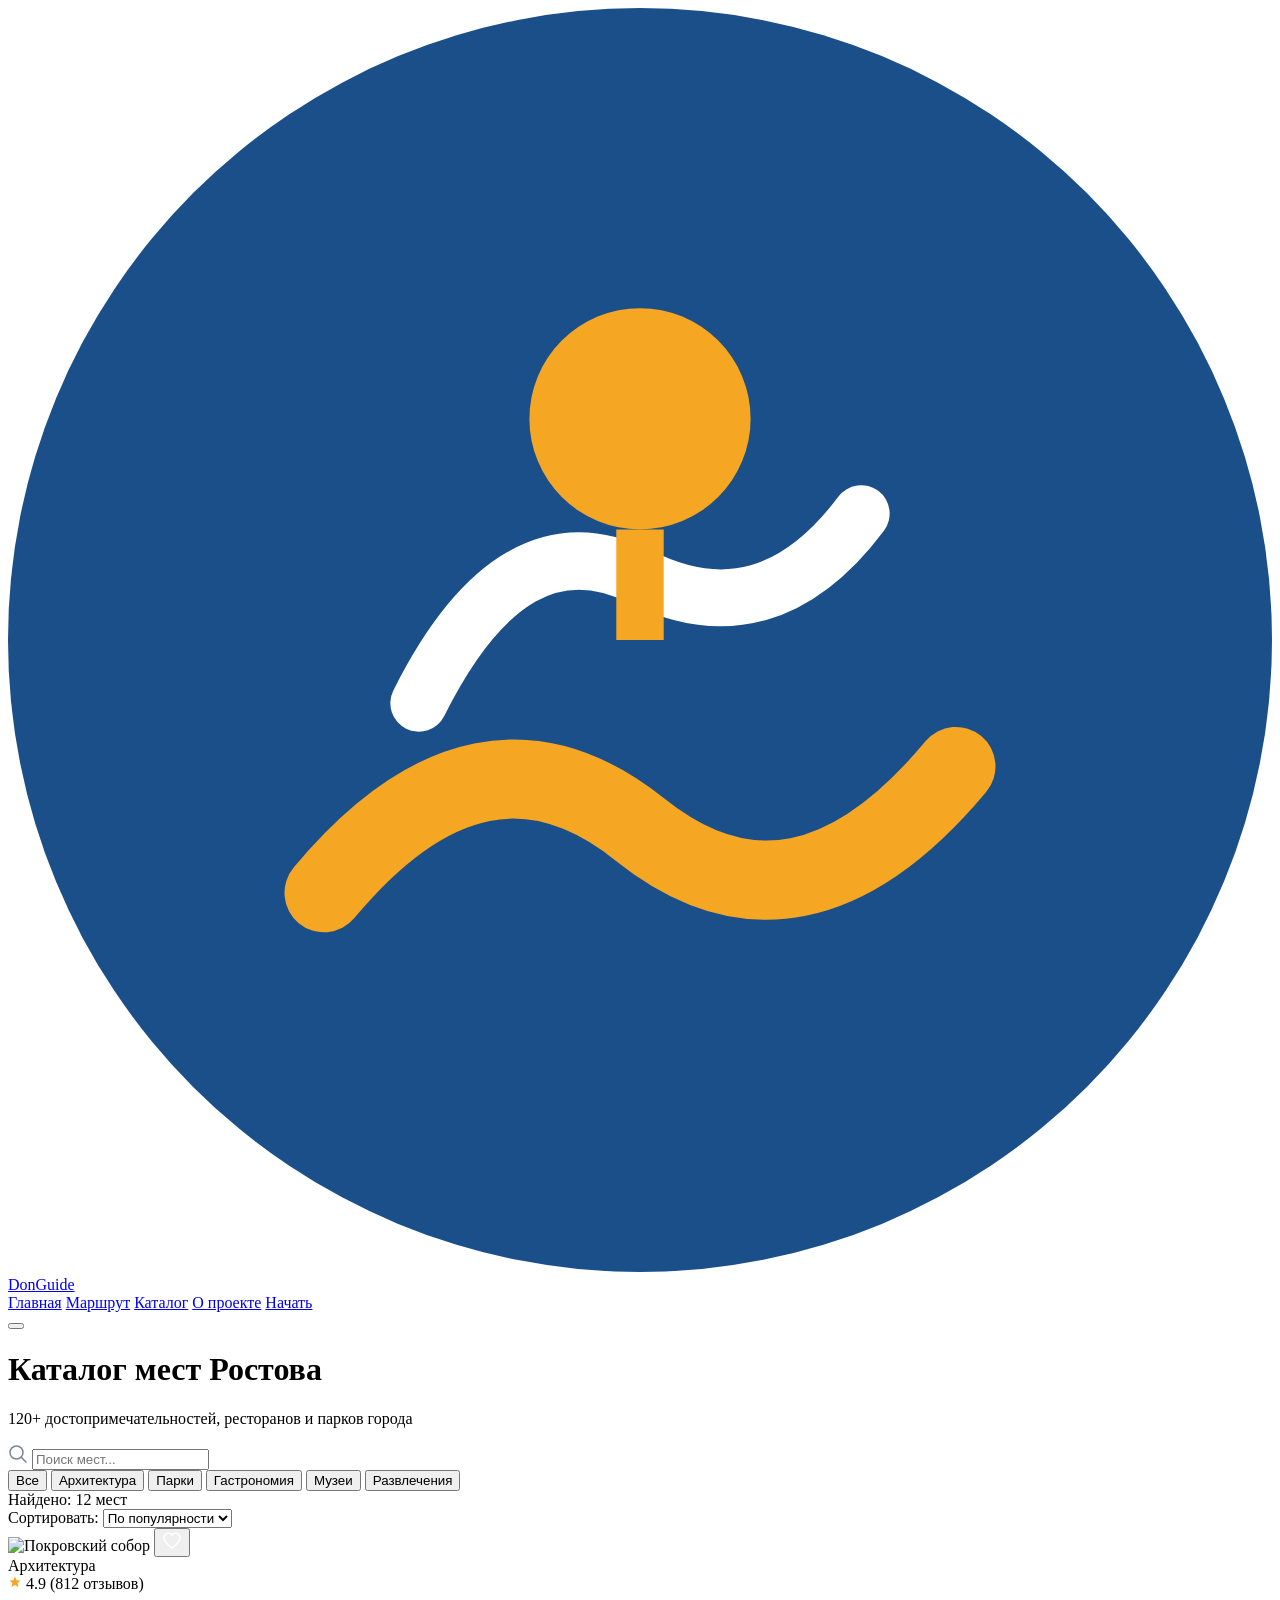
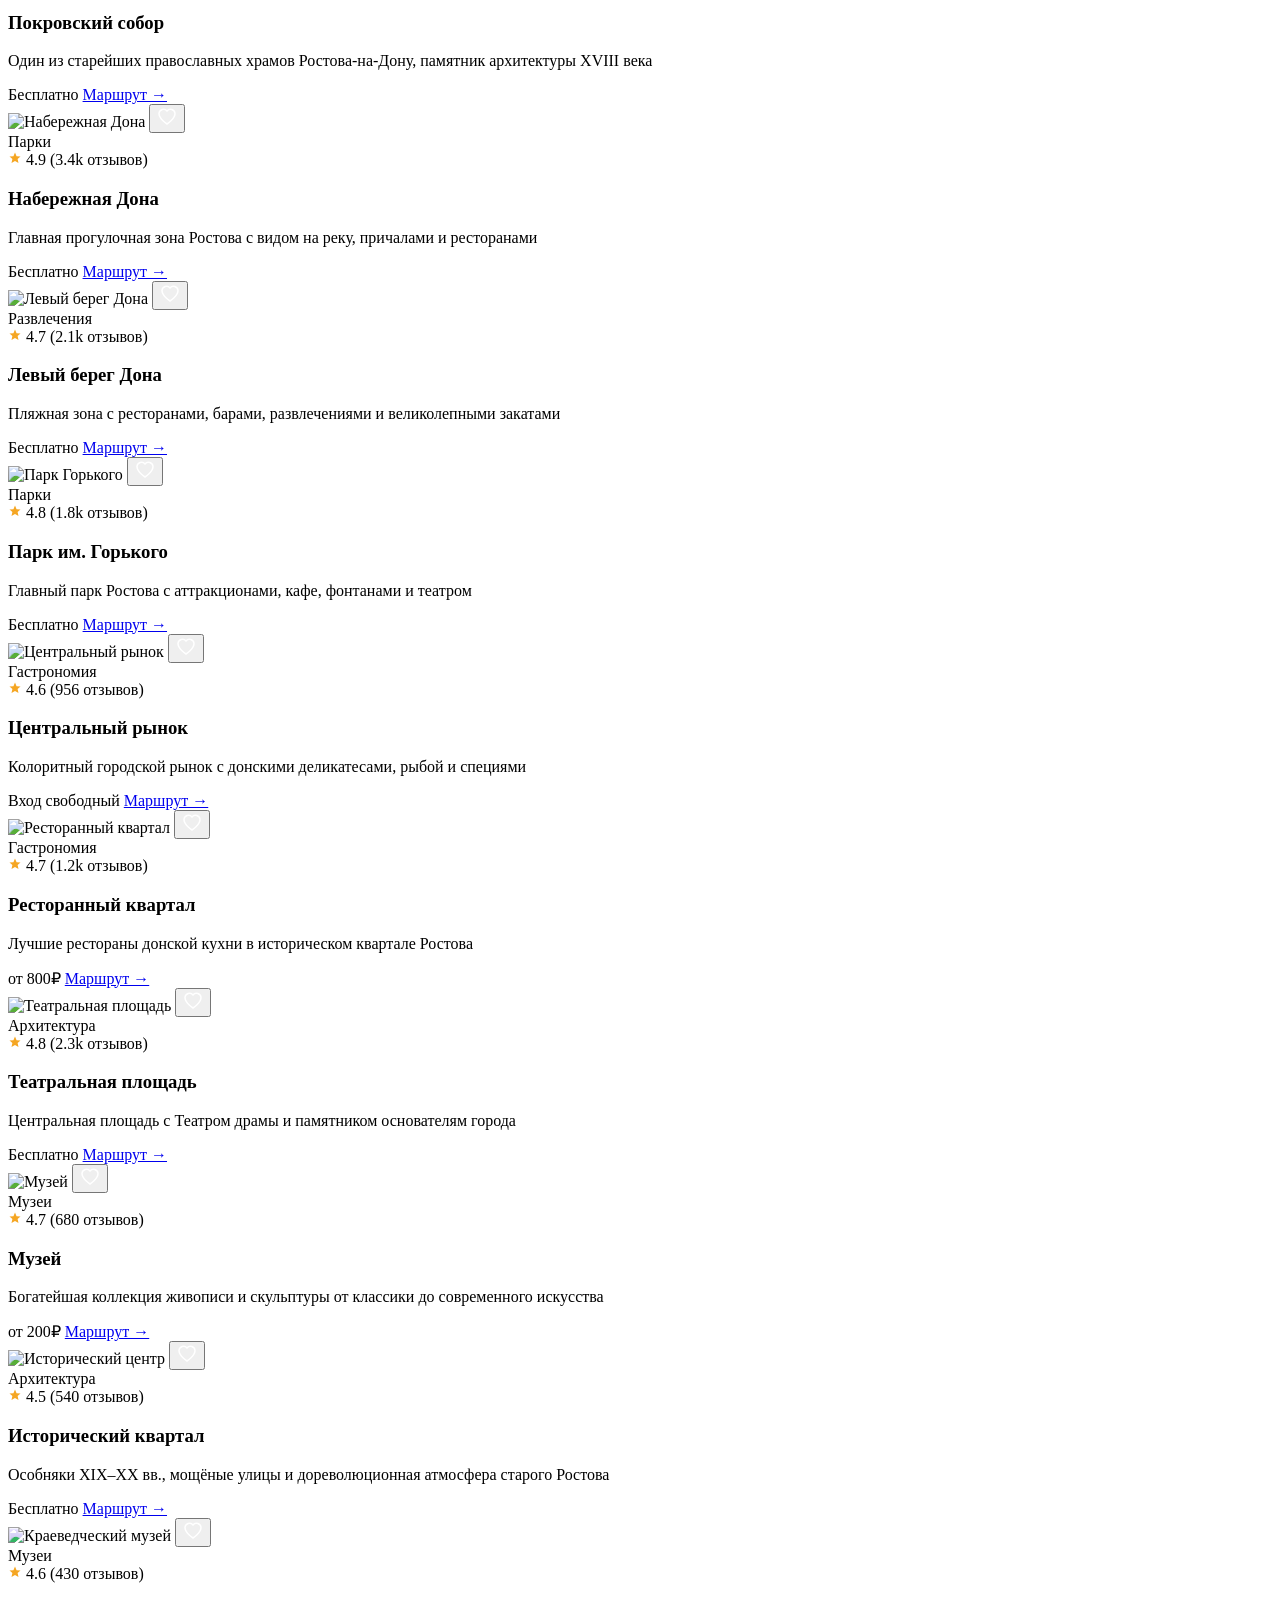
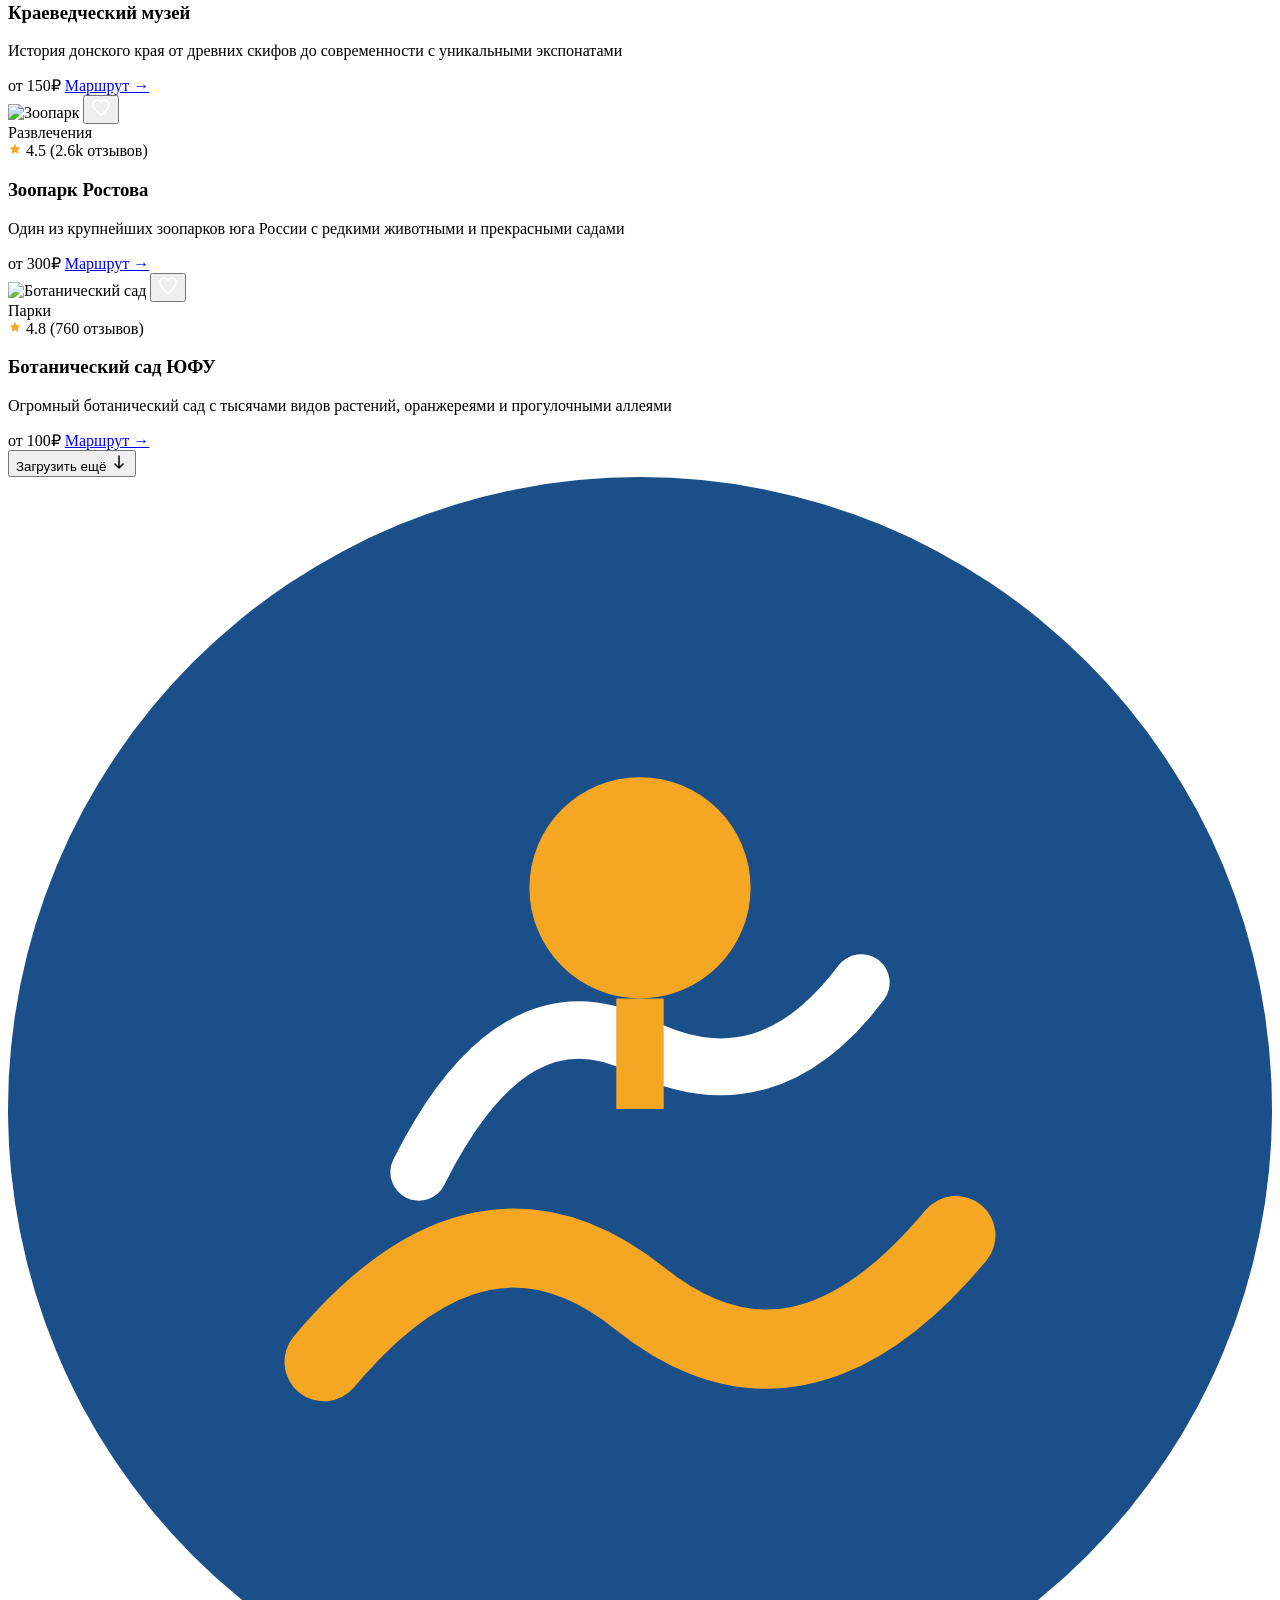
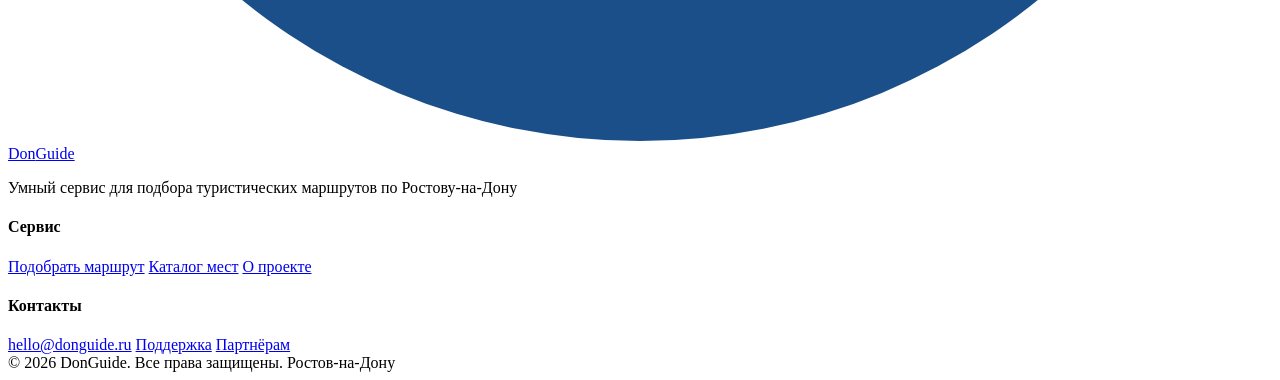
==== catalog.html @ dc06209a "структура: создание основных файлов проекта и настройка навигации" ====
<!DOCTYPE html>
<html lang="ru">
<head>
  <meta charset="UTF-8" />
  <meta name="viewport" content="width=device-width, initial-scale=1.0" />
  <title>Каталог мест — DonGuide</title>
  <link rel="preconnect" href="https://fonts.googleapis.com" />
  <link rel="preconnect" href="https://fonts.gstatic.com" crossorigin />
  <link href="https://fonts.googleapis.com/css2?family=Montserrat:wght@400;500;600;700;800&family=PT+Serif:ital,wght@0,400;0,700;1,400&display=swap" rel="stylesheet" />
  <link rel="stylesheet" href="main.css" />
</head>
<body>

  <header class="header" id="header">
    <div class="container">
      <div class="header__inner">
        <a href="index.html" class="logo">
          <svg class="logo__icon" viewBox="0 0 40 40" fill="none" xmlns="http://www.w3.org/2000/svg"><circle cx="20" cy="20" r="20" fill="#1a4f8a"/><path d="M10 28 Q15 22 20 26 Q25 30 30 24" stroke="#f5a623" stroke-width="2.5" fill="none" stroke-linecap="round"/><path d="M13 22 Q16 16 20 18 Q24 20 27 16" stroke="white" stroke-width="1.8" fill="none" stroke-linecap="round"/><circle cx="20" cy="13" r="3.5" fill="#f5a623"/><path d="M20 16.5 L20 20" stroke="#f5a623" stroke-width="1.5"/></svg>
          <span class="logo__text">Don<span class="logo__accent">Guide</span></span>
        </a>
        <nav class="nav" id="nav">
          <a href="index.html" class="nav__link">Главная</a>
          <a href="quiz.html" class="nav__link">Маршрут</a>
          <a href="catalog.html" class="nav__link nav__link--active">Каталог</a>
          <a href="about.html" class="nav__link">О проекте</a>
          <a href="quiz.html" class="btn btn--amber btn--sm">Начать</a>
        </nav>
        <button class="hamburger" id="hamburger" onclick="toggleMenu()" aria-label="Меню">
          <span></span><span></span><span></span>
        </button>
      </div>
    </div>
  </header>

  <main id="page-catalog">

<div class="catalog-page">
      <div class="catalog-hero">
        <div class="container">
          <h1 class="catalog-hero__title">Каталог мест Ростова</h1>
          <p class="catalog-hero__subtitle">120+ достопримечательностей, ресторанов и парков города</p>
        </div>
      </div>

      <div class="catalog-controls">
        <div class="container">
          <div class="catalog-controls__inner">
            <div class="search-bar">
              <svg width="20" height="20" viewBox="0 0 20 20" fill="none"><circle cx="8.5" cy="8.5" r="6.5" stroke="#7a8499" stroke-width="1.5"/><path d="M13.5 13.5L18 18" stroke="#7a8499" stroke-width="1.5" stroke-linecap="round"/></svg>
              <input type="text" placeholder="Поиск мест..." id="search-input" oninput="filterCatalog()" />
              <button class="search-bar__clear" onclick="clearSearch()" id="search-clear" style="display:none">✕</button>
            </div>
            <div class="filter-tabs" id="filter-tabs">
              <button class="filter-tab active" data-filter="all" onclick="setFilter(this)">Все</button>
              <button class="filter-tab" data-filter="architecture" onclick="setFilter(this)">Архитектура</button>
              <button class="filter-tab" data-filter="parks" onclick="setFilter(this)">Парки</button>
              <button class="filter-tab" data-filter="gastronomy" onclick="setFilter(this)">Гастрономия</button>
              <button class="filter-tab" data-filter="museums" onclick="setFilter(this)">Музеи</button>
              <button class="filter-tab" data-filter="entertainment" onclick="setFilter(this)">Развлечения</button>
            </div>
          </div>
          <div class="catalog-meta">
            <span id="catalog-count">Найдено: 12 мест</span>
            <div class="catalog-sort">
              <label>Сортировать:</label>
              <select onchange="sortCatalog(this.value)">
                <option value="popular">По популярности</option>
                <option value="rating">По рейтингу</option>
                <option value="name">По названию</option>
              </select>
            </div>
          </div>
        </div>
      </div>

      <div class="container">
        <div class="catalog-grid" id="catalog-grid">

          <div class="catalog-card" data-category="architecture" data-name="Покровский собор" data-rating="4.9">
            <div class="catalog-card__img">
              <img src="https://images.unsplash.com/photo-1565161934554-44ab1400ac6e?w=500&q=80" alt="Покровский собор" loading="lazy"/>
              <button class="fav-btn" data-id="1" onclick="toggleFav(this)" title="В избранное">
                <svg width="20" height="20" viewBox="0 0 20 20" fill="none"><path d="M10 17S2 12 2 6.5A4.5 4.5 0 0 1 10 4.06 4.5 4.5 0 0 1 18 6.5C18 12 10 17 10 17Z" stroke="white" stroke-width="1.5" stroke-linejoin="round"/></svg>
              </button>
              <div class="catalog-card__cat-badge">Архитектура</div>
            </div>
            <div class="catalog-card__body">
              <div class="catalog-card__rating">
                <svg width="14" height="14" viewBox="0 0 14 14" fill="none"><path d="M7 1.5L8.55 5.2L12.5 5.6L9.6 8.1L10.5 12L7 9.9L3.5 12L4.4 8.1L1.5 5.6L5.45 5.2L7 1.5Z" fill="#f5a623"/></svg>
                4.9 <span>(812 отзывов)</span>
              </div>
              <h3 class="catalog-card__title">Покровский собор</h3>
              <p class="catalog-card__desc">Один из старейших православных храмов Ростова-на-Дону, памятник архитектуры XVIII века</p>
              <div class="catalog-card__footer">
                <span class="catalog-card__free">Бесплатно</span>
                <a class="btn btn--blue btn--sm" href="route.html">Маршрут →</a>
              </div>
            </div>
          </div>

          <div class="catalog-card" data-category="parks" data-name="Набережная Дона" data-rating="4.9">
            <div class="catalog-card__img">
              <img src="https://images.unsplash.com/photo-1764726197462-60f0b2cbd95c?w=500&q=80" alt="Набережная Дона" loading="lazy"/>
              <button class="fav-btn" data-id="2" onclick="toggleFav(this)" title="В избранное">
                <svg width="20" height="20" viewBox="0 0 20 20" fill="none"><path d="M10 17S2 12 2 6.5A4.5 4.5 0 0 1 10 4.06 4.5 4.5 0 0 1 18 6.5C18 12 10 17 10 17Z" stroke="white" stroke-width="1.5" stroke-linejoin="round"/></svg>
              </button>
              <div class="catalog-card__cat-badge catalog-card__cat-badge--green">Парки</div>
            </div>
            <div class="catalog-card__body">
              <div class="catalog-card__rating">
                <svg width="14" height="14" viewBox="0 0 14 14" fill="none"><path d="M7 1.5L8.55 5.2L12.5 5.6L9.6 8.1L10.5 12L7 9.9L3.5 12L4.4 8.1L1.5 5.6L5.45 5.2L7 1.5Z" fill="#f5a623"/></svg>
                4.9 <span>(3.4k отзывов)</span>
              </div>
              <h3 class="catalog-card__title">Набережная Дона</h3>
              <p class="catalog-card__desc">Главная прогулочная зона Ростова с видом на реку, причалами и ресторанами</p>
              <div class="catalog-card__footer">
                <span class="catalog-card__free">Бесплатно</span>
                <a class="btn btn--blue btn--sm" href="route.html">Маршрут →</a>
              </div>
            </div>
          </div>

          <div class="catalog-card" data-category="entertainment" data-name="Левый берег Дона" data-rating="4.7">
            <div class="catalog-card__img">
              <img src="https://images.unsplash.com/photo-1768917269363-de1b3d12db70?w=500&q=80" alt="Левый берег Дона" loading="lazy"/>
              <button class="fav-btn" data-id="3" onclick="toggleFav(this)" title="В избранное">
                <svg width="20" height="20" viewBox="0 0 20 20" fill="none"><path d="M10 17S2 12 2 6.5A4.5 4.5 0 0 1 10 4.06 4.5 4.5 0 0 1 18 6.5C18 12 10 17 10 17Z" stroke="white" stroke-width="1.5" stroke-linejoin="round"/></svg>
              </button>
              <div class="catalog-card__cat-badge catalog-card__cat-badge--amber">Развлечения</div>
            </div>
            <div class="catalog-card__body">
              <div class="catalog-card__rating">
                <svg width="14" height="14" viewBox="0 0 14 14" fill="none"><path d="M7 1.5L8.55 5.2L12.5 5.6L9.6 8.1L10.5 12L7 9.9L3.5 12L4.4 8.1L1.5 5.6L5.45 5.2L7 1.5Z" fill="#f5a623"/></svg>
                4.7 <span>(2.1k отзывов)</span>
              </div>
              <h3 class="catalog-card__title">Левый берег Дона</h3>
              <p class="catalog-card__desc">Пляжная зона с ресторанами, барами, развлечениями и великолепными закатами</p>
              <div class="catalog-card__footer">
                <span class="catalog-card__free">Бесплатно</span>
                <a class="btn btn--blue btn--sm" href="route.html">Маршрут →</a>
              </div>
            </div>
          </div>

          <div class="catalog-card" data-category="parks" data-name="Парк Горького" data-rating="4.8">
            <div class="catalog-card__img">
              <img src="https://images.unsplash.com/photo-1714422794298-3984056a8cd2?w=500&q=80" alt="Парк Горького" loading="lazy"/>
              <button class="fav-btn" data-id="4" onclick="toggleFav(this)" title="В избранное">
                <svg width="20" height="20" viewBox="0 0 20 20" fill="none"><path d="M10 17S2 12 2 6.5A4.5 4.5 0 0 1 10 4.06 4.5 4.5 0 0 1 18 6.5C18 12 10 17 10 17Z" stroke="white" stroke-width="1.5" stroke-linejoin="round"/></svg>
              </button>
              <div class="catalog-card__cat-badge catalog-card__cat-badge--green">Парки</div>
            </div>
            <div class="catalog-card__body">
              <div class="catalog-card__rating">
                <svg width="14" height="14" viewBox="0 0 14 14" fill="none"><path d="M7 1.5L8.55 5.2L12.5 5.6L9.6 8.1L10.5 12L7 9.9L3.5 12L4.4 8.1L1.5 5.6L5.45 5.2L7 1.5Z" fill="#f5a623"/></svg>
                4.8 <span>(1.8k отзывов)</span>
              </div>
              <h3 class="catalog-card__title">Парк им. Горького</h3>
              <p class="catalog-card__desc">Главный парк Ростова с аттракционами, кафе, фонтанами и театром</p>
              <div class="catalog-card__footer">
                <span class="catalog-card__free">Бесплатно</span>
                <a class="btn btn--blue btn--sm" href="route.html">Маршрут →</a>
              </div>
            </div>
          </div>

          <div class="catalog-card" data-category="gastronomy" data-name="Центральный рынок" data-rating="4.6">
            <div class="catalog-card__img">
              <img src="https://images.unsplash.com/photo-1759299710327-916e9a1d1de9?w=500&q=80" alt="Центральный рынок" loading="lazy"/>
              <button class="fav-btn" data-id="5" onclick="toggleFav(this)" title="В избранное">
                <svg width="20" height="20" viewBox="0 0 20 20" fill="none"><path d="M10 17S2 12 2 6.5A4.5 4.5 0 0 1 10 4.06 4.5 4.5 0 0 1 18 6.5C18 12 10 17 10 17Z" stroke="white" stroke-width="1.5" stroke-linejoin="round"/></svg>
              </button>
              <div class="catalog-card__cat-badge catalog-card__cat-badge--red">Гастрономия</div>
            </div>
            <div class="catalog-card__body">
              <div class="catalog-card__rating">
                <svg width="14" height="14" viewBox="0 0 14 14" fill="none"><path d="M7 1.5L8.55 5.2L12.5 5.6L9.6 8.1L10.5 12L7 9.9L3.5 12L4.4 8.1L1.5 5.6L5.45 5.2L7 1.5Z" fill="#f5a623"/></svg>
                4.6 <span>(956 отзывов)</span>
              </div>
              <h3 class="catalog-card__title">Центральный рынок</h3>
              <p class="catalog-card__desc">Колоритный городской рынок с донскими деликатесами, рыбой и специями</p>
              <div class="catalog-card__footer">
                <span class="catalog-card__paid">Вход свободный</span>
                <a class="btn btn--blue btn--sm" href="route.html">Маршрут →</a>
              </div>
            </div>
          </div>

          <div class="catalog-card" data-category="gastronomy" data-name="Ресторанный квартал" data-rating="4.7">
            <div class="catalog-card__img">
              <img src="https://images.unsplash.com/photo-1677523875460-7be7f031a302?w=500&q=80" alt="Ресторанный квартал" loading="lazy"/>
              <button class="fav-btn" data-id="6" onclick="toggleFav(this)" title="В избранное">
                <svg width="20" height="20" viewBox="0 0 20 20" fill="none"><path d="M10 17S2 12 2 6.5A4.5 4.5 0 0 1 10 4.06 4.5 4.5 0 0 1 18 6.5C18 12 10 17 10 17Z" stroke="white" stroke-width="1.5" stroke-linejoin="round"/></svg>
              </button>
              <div class="catalog-card__cat-badge catalog-card__cat-badge--red">Гастрономия</div>
            </div>
            <div class="catalog-card__body">
              <div class="catalog-card__rating">
                <svg width="14" height="14" viewBox="0 0 14 14" fill="none"><path d="M7 1.5L8.55 5.2L12.5 5.6L9.6 8.1L10.5 12L7 9.9L3.5 12L4.4 8.1L1.5 5.6L5.45 5.2L7 1.5Z" fill="#f5a623"/></svg>
                4.7 <span>(1.2k отзывов)</span>
              </div>
              <h3 class="catalog-card__title">Ресторанный квартал</h3>
              <p class="catalog-card__desc">Лучшие рестораны донской кухни в историческом квартале Ростова</p>
              <div class="catalog-card__footer">
                <span class="catalog-card__paid">от 800₽</span>
                <a class="btn btn--blue btn--sm" href="route.html">Маршрут →</a>
              </div>
            </div>
          </div>

          <div class="catalog-card" data-category="architecture" data-name="Театральная площадь" data-rating="4.8">
            <div class="catalog-card__img">
              <img src="https://images.unsplash.com/photo-1759684741262-0ed6610f11fe?w=500&q=80" alt="Театральная площадь" loading="lazy"/>
              <button class="fav-btn" data-id="7" onclick="toggleFav(this)" title="В избранное">
                <svg width="20" height="20" viewBox="0 0 20 20" fill="none"><path d="M10 17S2 12 2 6.5A4.5 4.5 0 0 1 10 4.06 4.5 4.5 0 0 1 18 6.5C18 12 10 17 10 17Z" stroke="white" stroke-width="1.5" stroke-linejoin="round"/></svg>
              </button>
              <div class="catalog-card__cat-badge">Архитектура</div>
            </div>
            <div class="catalog-card__body">
              <div class="catalog-card__rating">
                <svg width="14" height="14" viewBox="0 0 14 14" fill="none"><path d="M7 1.5L8.55 5.2L12.5 5.6L9.6 8.1L10.5 12L7 9.9L3.5 12L4.4 8.1L1.5 5.6L5.45 5.2L7 1.5Z" fill="#f5a623"/></svg>
                4.8 <span>(2.3k отзывов)</span>
              </div>
              <h3 class="catalog-card__title">Театральная площадь</h3>
              <p class="catalog-card__desc">Центральная площадь с Театром драмы и памятником основателям города</p>
              <div class="catalog-card__footer">
                <span class="catalog-card__free">Бесплатно</span>
                <a class="btn btn--blue btn--sm" href="route.html">Маршрут →</a>
              </div>
            </div>
          </div>

          <div class="catalog-card" data-category="museums" data-name="Музей" data-rating="4.7">
            <div class="catalog-card__img">
              <img src="https://images.unsplash.com/photo-1765432205510-57247a320c58?w=500&q=80" alt="Музей" loading="lazy"/>
              <button class="fav-btn" data-id="8" onclick="toggleFav(this)" title="В избранное">
                <svg width="20" height="20" viewBox="0 0 20 20" fill="none"><path d="M10 17S2 12 2 6.5A4.5 4.5 0 0 1 10 4.06 4.5 4.5 0 0 1 18 6.5C18 12 10 17 10 17Z" stroke="white" stroke-width="1.5" stroke-linejoin="round"/></svg>
              </button>
              <div class="catalog-card__cat-badge catalog-card__cat-badge--purple">Музеи</div>
            </div>
            <div class="catalog-card__body">
              <div class="catalog-card__rating">
                <svg width="14" height="14" viewBox="0 0 14 14" fill="none"><path d="M7 1.5L8.55 5.2L12.5 5.6L9.6 8.1L10.5 12L7 9.9L3.5 12L4.4 8.1L1.5 5.6L5.45 5.2L7 1.5Z" fill="#f5a623"/></svg>
                4.7 <span>(680 отзывов)</span>
              </div>
              <h3 class="catalog-card__title">Музей</h3>
              <p class="catalog-card__desc">Богатейшая коллекция живописи и скульптуры от классики до современного искусства</p>
              <div class="catalog-card__footer">
                <span class="catalog-card__paid">от 200₽</span>
                <a class="btn btn--blue btn--sm" href="route.html">Маршрут →</a>
              </div>
            </div>
          </div>

          <div class="catalog-card" data-category="architecture" data-name="Старый Ростов" data-rating="4.5">
            <div class="catalog-card__img">
              <img src="https://images.unsplash.com/photo-1772012454113-158fdbb9eaac?w=500&q=80" alt="Исторический центр" loading="lazy"/>
              <button class="fav-btn" data-id="9" onclick="toggleFav(this)" title="В избранное">
                <svg width="20" height="20" viewBox="0 0 20 20" fill="none"><path d="M10 17S2 12 2 6.5A4.5 4.5 0 0 1 10 4.06 4.5 4.5 0 0 1 18 6.5C18 12 10 17 10 17Z" stroke="white" stroke-width="1.5" stroke-linejoin="round"/></svg>
              </button>
              <div class="catalog-card__cat-badge">Архитектура</div>
            </div>
            <div class="catalog-card__body">
              <div class="catalog-card__rating">
                <svg width="14" height="14" viewBox="0 0 14 14" fill="none"><path d="M7 1.5L8.55 5.2L12.5 5.6L9.6 8.1L10.5 12L7 9.9L3.5 12L4.4 8.1L1.5 5.6L5.45 5.2L7 1.5Z" fill="#f5a623"/></svg>
                4.5 <span>(540 отзывов)</span>
              </div>
              <h3 class="catalog-card__title">Исторический квартал</h3>
              <p class="catalog-card__desc">Особняки XIX–XX вв., мощёные улицы и дореволюционная атмосфера старого Ростова</p>
              <div class="catalog-card__footer">
                <span class="catalog-card__free">Бесплатно</span>
                <a class="btn btn--blue btn--sm" href="route.html">Маршрут →</a>
              </div>
            </div>
          </div>

          <div class="catalog-card" data-category="museums" data-name="Краеведческий музей" data-rating="4.6">
            <div class="catalog-card__img">
              <img src="https://images.unsplash.com/photo-1765432205510-57247a320c58?w=500&q=80" alt="Краеведческий музей" loading="lazy" style="filter:hue-rotate(30deg)"/>
              <button class="fav-btn" data-id="10" onclick="toggleFav(this)" title="В избранное">
                <svg width="20" height="20" viewBox="0 0 20 20" fill="none"><path d="M10 17S2 12 2 6.5A4.5 4.5 0 0 1 10 4.06 4.5 4.5 0 0 1 18 6.5C18 12 10 17 10 17Z" stroke="white" stroke-width="1.5" stroke-linejoin="round"/></svg>
              </button>
              <div class="catalog-card__cat-badge catalog-card__cat-badge--purple">Музеи</div>
            </div>
            <div class="catalog-card__body">
              <div class="catalog-card__rating">
                <svg width="14" height="14" viewBox="0 0 14 14" fill="none"><path d="M7 1.5L8.55 5.2L12.5 5.6L9.6 8.1L10.5 12L7 9.9L3.5 12L4.4 8.1L1.5 5.6L5.45 5.2L7 1.5Z" fill="#f5a623"/></svg>
                4.6 <span>(430 отзывов)</span>
              </div>
              <h3 class="catalog-card__title">Краеведческий музей</h3>
              <p class="catalog-card__desc">История донского края от древних скифов до современности с уникальными экспонатами</p>
              <div class="catalog-card__footer">
                <span class="catalog-card__paid">от 150₽</span>
                <a class="btn btn--blue btn--sm" href="route.html">Маршрут →</a>
              </div>
            </div>
          </div>

          <div class="catalog-card" data-category="entertainment" data-name="Зоопарк Ростова" data-rating="4.5">
            <div class="catalog-card__img">
              <img src="https://images.unsplash.com/photo-1714422794298-3984056a8cd2?w=500&q=80" alt="Зоопарк" loading="lazy" style="filter:saturate(1.3)"/>
              <button class="fav-btn" data-id="11" onclick="toggleFav(this)" title="В избранное">
                <svg width="20" height="20" viewBox="0 0 20 20" fill="none"><path d="M10 17S2 12 2 6.5A4.5 4.5 0 0 1 10 4.06 4.5 4.5 0 0 1 18 6.5C18 12 10 17 10 17Z" stroke="white" stroke-width="1.5" stroke-linejoin="round"/></svg>
              </button>
              <div class="catalog-card__cat-badge catalog-card__cat-badge--amber">Развлечения</div>
            </div>
            <div class="catalog-card__body">
              <div class="catalog-card__rating">
                <svg width="14" height="14" viewBox="0 0 14 14" fill="none"><path d="M7 1.5L8.55 5.2L12.5 5.6L9.6 8.1L10.5 12L7 9.9L3.5 12L4.4 8.1L1.5 5.6L5.45 5.2L7 1.5Z" fill="#f5a623"/></svg>
                4.5 <span>(2.6k отзывов)</span>
              </div>
              <h3 class="catalog-card__title">Зоопарк Ростова</h3>
              <p class="catalog-card__desc">Один из крупнейших зоопарков юга России с редкими животными и прекрасными садами</p>
              <div class="catalog-card__footer">
                <span class="catalog-card__paid">от 300₽</span>
                <a class="btn btn--blue btn--sm" href="route.html">Маршрут →</a>
              </div>
            </div>
          </div>

          <div class="catalog-card" data-category="parks" data-name="Ботанический сад" data-rating="4.8">
            <div class="catalog-card__img">
              <img src="https://images.unsplash.com/photo-1714422794298-3984056a8cd2?w=500&q=80" alt="Ботанический сад" loading="lazy" style="filter:hue-rotate(-10deg) brightness(1.1)"/>
              <button class="fav-btn" data-id="12" onclick="toggleFav(this)" title="В избранное">
                <svg width="20" height="20" viewBox="0 0 20 20" fill="none"><path d="M10 17S2 12 2 6.5A4.5 4.5 0 0 1 10 4.06 4.5 4.5 0 0 1 18 6.5C18 12 10 17 10 17Z" stroke="white" stroke-width="1.5" stroke-linejoin="round"/></svg>
              </button>
              <div class="catalog-card__cat-badge catalog-card__cat-badge--green">Парки</div>
            </div>
            <div class="catalog-card__body">
              <div class="catalog-card__rating">
                <svg width="14" height="14" viewBox="0 0 14 14" fill="none"><path d="M7 1.5L8.55 5.2L12.5 5.6L9.6 8.1L10.5 12L7 9.9L3.5 12L4.4 8.1L1.5 5.6L5.45 5.2L7 1.5Z" fill="#f5a623"/></svg>
                4.8 <span>(760 отзывов)</span>
              </div>
              <h3 class="catalog-card__title">Ботанический сад ЮФУ</h3>
              <p class="catalog-card__desc">Огромный ботанический сад с тысячами видов растений, оранжереями и прогулочными аллеями</p>
              <div class="catalog-card__footer">
                <span class="catalog-card__paid">от 100₽</span>
                <a class="btn btn--blue btn--sm" href="route.html">Маршрут →</a>
              </div>
            </div>
          </div>

        </div>

        <div class="catalog-load-more">
          <button class="btn btn--outline btn--md" onclick="loadMore()">
            Загрузить ещё
            <svg width="18" height="18" viewBox="0 0 18 18" fill="none"><path d="M9 3V15M9 15L5 11M9 15L13 11" stroke="currentColor" stroke-width="1.5" stroke-linecap="round" stroke-linejoin="round"/></svg>
          </div>

        </div>
      </div>
    </div>

  <footer class="footer">
    <div class="container">
      <div class="footer__inner">
        <div class="footer__brand">
          <a href="index.html" class="logo">
            <svg class="logo__icon" viewBox="0 0 40 40" fill="none" xmlns="http://www.w3.org/2000/svg"><circle cx="20" cy="20" r="20" fill="#1a4f8a"/><path d="M10 28 Q15 22 20 26 Q25 30 30 24" stroke="#f5a623" stroke-width="2.5" fill="none" stroke-linecap="round"/><path d="M13 22 Q16 16 20 18 Q24 20 27 16" stroke="white" stroke-width="1.8" fill="none" stroke-linecap="round"/><circle cx="20" cy="13" r="3.5" fill="#f5a623"/><path d="M20 16.5 L20 20" stroke="#f5a623" stroke-width="1.5"/></svg>
            <span class="logo__text">Don<span class="logo__accent">Guide</span></span>
          </a>
          <p class="footer__desc">Умный сервис для подбора туристических маршрутов по Ростову-на-Дону</p>
        </div>
        <div class="footer__nav">
          <div class="footer__nav-col">
            <h4>Сервис</h4>
            <a href="quiz.html">Подобрать маршрут</a>
            <a href="catalog.html">Каталог мест</a>
            <a href="about.html">О проекте</a>
          </div>
          <div class="footer__nav-col">
            <h4>Контакты</h4>
            <a href="mailto:hello@donguide.ru">hello@donguide.ru</a>
            <a href="#">Поддержка</a>
            <a href="#">Партнёрам</a>
          </div>
        </div>
      </div>
            <div class="footer__bottom">
        <span>© 2026 DonGuide. Все права защищены.</span>
        <span>Ростов-на-Дону</span>
      </div>
    </div>
  </footer>
  </main>

  <script src="main.js"></script>
  <script>
  document.addEventListener('DOMContentLoaded', () => {
    initScrollReveal();
    initCatalog();
  });
  </script>
</body>
</html>
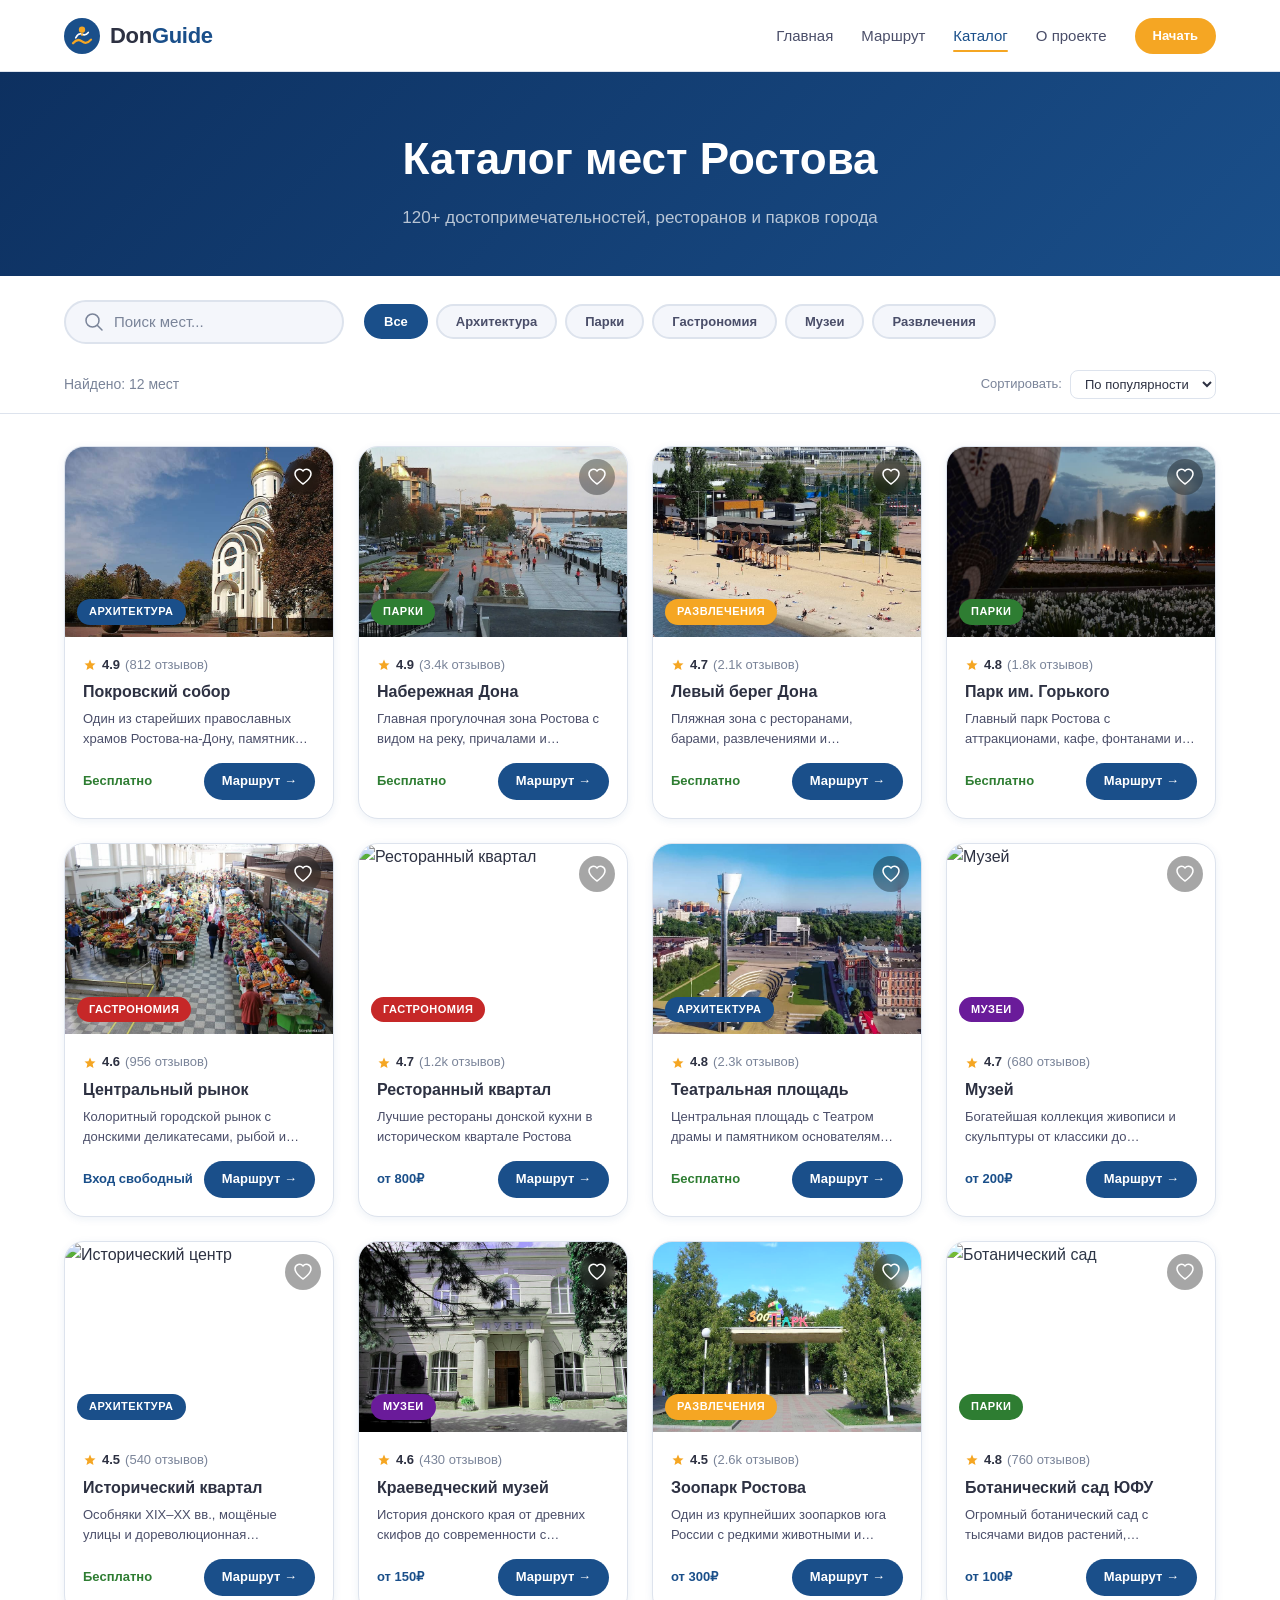
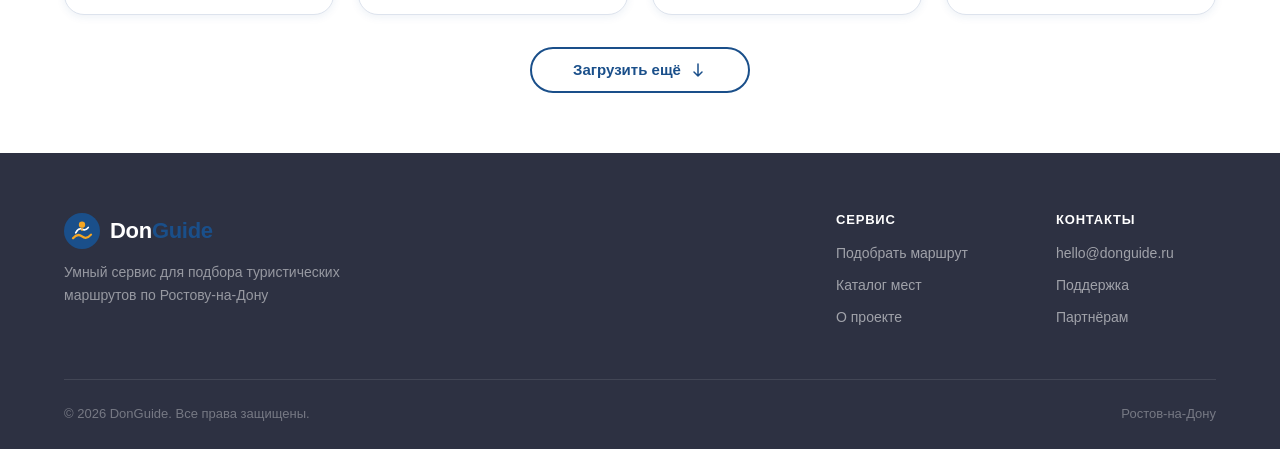
==== commit e49c052a: "изменена логика построения маршрутов, добавлена карта яндекса" ====
--- a/catalog.html
+++ b/catalog.html
@@ -78,7 +78,7 @@
 
           <div class="catalog-card" data-category="architecture" data-name="Покровский собор" data-rating="4.9">
             <div class="catalog-card__img">
-              <img src="https://images.unsplash.com/photo-1565161934554-44ab1400ac6e?w=500&q=80" alt="Покровский собор" loading="lazy"/>
+              <img src="img/pokrov.jpg" alt="Покровский собор" loading="lazy"/>
               <button class="fav-btn" data-id="1" onclick="toggleFav(this)" title="В избранное">
                 <svg width="20" height="20" viewBox="0 0 20 20" fill="none"><path d="M10 17S2 12 2 6.5A4.5 4.5 0 0 1 10 4.06 4.5 4.5 0 0 1 18 6.5C18 12 10 17 10 17Z" stroke="white" stroke-width="1.5" stroke-linejoin="round"/></svg>
               </button>
@@ -100,7 +100,7 @@
 
           <div class="catalog-card" data-category="parks" data-name="Набережная Дона" data-rating="4.9">
             <div class="catalog-card__img">
-              <img src="https://images.unsplash.com/photo-1764726197462-60f0b2cbd95c?w=500&q=80" alt="Набережная Дона" loading="lazy"/>
+              <img src="img/naberezshnaya.jpg" alt="Набережная Дона" loading="lazy"/>
               <button class="fav-btn" data-id="2" onclick="toggleFav(this)" title="В избранное">
                 <svg width="20" height="20" viewBox="0 0 20 20" fill="none"><path d="M10 17S2 12 2 6.5A4.5 4.5 0 0 1 10 4.06 4.5 4.5 0 0 1 18 6.5C18 12 10 17 10 17Z" stroke="white" stroke-width="1.5" stroke-linejoin="round"/></svg>
               </button>
@@ -122,7 +122,7 @@
 
           <div class="catalog-card" data-category="entertainment" data-name="Левый берег Дона" data-rating="4.7">
             <div class="catalog-card__img">
-              <img src="https://images.unsplash.com/photo-1768917269363-de1b3d12db70?w=500&q=80" alt="Левый берег Дона" loading="lazy"/>
+              <img src="img/levbereg.jpg" alt="Левый берег Дона" loading="lazy"/>
               <button class="fav-btn" data-id="3" onclick="toggleFav(this)" title="В избранное">
                 <svg width="20" height="20" viewBox="0 0 20 20" fill="none"><path d="M10 17S2 12 2 6.5A4.5 4.5 0 0 1 10 4.06 4.5 4.5 0 0 1 18 6.5C18 12 10 17 10 17Z" stroke="white" stroke-width="1.5" stroke-linejoin="round"/></svg>
               </button>
@@ -144,7 +144,7 @@
 
           <div class="catalog-card" data-category="parks" data-name="Парк Горького" data-rating="4.8">
             <div class="catalog-card__img">
-              <img src="https://images.unsplash.com/photo-1714422794298-3984056a8cd2?w=500&q=80" alt="Парк Горького" loading="lazy"/>
+              <img src="img/parkgorkogo.jpg" alt="Парк Горького" loading="lazy"/>
               <button class="fav-btn" data-id="4" onclick="toggleFav(this)" title="В избранное">
                 <svg width="20" height="20" viewBox="0 0 20 20" fill="none"><path d="M10 17S2 12 2 6.5A4.5 4.5 0 0 1 10 4.06 4.5 4.5 0 0 1 18 6.5C18 12 10 17 10 17Z" stroke="white" stroke-width="1.5" stroke-linejoin="round"/></svg>
               </button>
@@ -166,7 +166,7 @@
 
           <div class="catalog-card" data-category="gastronomy" data-name="Центральный рынок" data-rating="4.6">
             <div class="catalog-card__img">
-              <img src="https://images.unsplash.com/photo-1759299710327-916e9a1d1de9?w=500&q=80" alt="Центральный рынок" loading="lazy"/>
+              <img src="img/cr.jpg" alt="Центральный рынок" loading="lazy"/>
               <button class="fav-btn" data-id="5" onclick="toggleFav(this)" title="В избранное">
                 <svg width="20" height="20" viewBox="0 0 20 20" fill="none"><path d="M10 17S2 12 2 6.5A4.5 4.5 0 0 1 10 4.06 4.5 4.5 0 0 1 18 6.5C18 12 10 17 10 17Z" stroke="white" stroke-width="1.5" stroke-linejoin="round"/></svg>
               </button>
@@ -210,7 +210,7 @@
 
           <div class="catalog-card" data-category="architecture" data-name="Театральная площадь" data-rating="4.8">
             <div class="catalog-card__img">
-              <img src="https://images.unsplash.com/photo-1759684741262-0ed6610f11fe?w=500&q=80" alt="Театральная площадь" loading="lazy"/>
+              <img src="img/teatral.jpg" alt="Театральная площадь" loading="lazy"/>
               <button class="fav-btn" data-id="7" onclick="toggleFav(this)" title="В избранное">
                 <svg width="20" height="20" viewBox="0 0 20 20" fill="none"><path d="M10 17S2 12 2 6.5A4.5 4.5 0 0 1 10 4.06 4.5 4.5 0 0 1 18 6.5C18 12 10 17 10 17Z" stroke="white" stroke-width="1.5" stroke-linejoin="round"/></svg>
               </button>
@@ -276,7 +276,7 @@
 
           <div class="catalog-card" data-category="museums" data-name="Краеведческий музей" data-rating="4.6">
             <div class="catalog-card__img">
-              <img src="https://images.unsplash.com/photo-1765432205510-57247a320c58?w=500&q=80" alt="Краеведческий музей" loading="lazy" style="filter:hue-rotate(30deg)"/>
+              <img src="img/kraeved.jpg" alt="Краеведческий музей" loading="lazy" style="filter:hue-rotate(30deg)"/>
               <button class="fav-btn" data-id="10" onclick="toggleFav(this)" title="В избранное">
                 <svg width="20" height="20" viewBox="0 0 20 20" fill="none"><path d="M10 17S2 12 2 6.5A4.5 4.5 0 0 1 10 4.06 4.5 4.5 0 0 1 18 6.5C18 12 10 17 10 17Z" stroke="white" stroke-width="1.5" stroke-linejoin="round"/></svg>
               </button>
@@ -298,7 +298,7 @@
 
           <div class="catalog-card" data-category="entertainment" data-name="Зоопарк Ростова" data-rating="4.5">
             <div class="catalog-card__img">
-              <img src="https://images.unsplash.com/photo-1714422794298-3984056a8cd2?w=500&q=80" alt="Зоопарк" loading="lazy" style="filter:saturate(1.3)"/>
+              <img src="img/zoo.jpg" alt="Зоопарк" loading="lazy" style="filter:saturate(1.3)"/>
               <button class="fav-btn" data-id="11" onclick="toggleFav(this)" title="В избранное">
                 <svg width="20" height="20" viewBox="0 0 20 20" fill="none"><path d="M10 17S2 12 2 6.5A4.5 4.5 0 0 1 10 4.06 4.5 4.5 0 0 1 18 6.5C18 12 10 17 10 17Z" stroke="white" stroke-width="1.5" stroke-linejoin="round"/></svg>
               </button>
--- a/main.css
+++ b/main.css
@@ -0,0 +1,1744 @@
+/* полностью рабочий .css v2*/
+/* переменные ДЛЯ БЫСТРОГО ОБРАЩЕНИЯ*/
+:root {
+  --blue:         #1a4f8a;
+  --blue-dark:    #0d3060;
+  --blue-light:   #2d6cb4;
+  --blue-xlight:  #e8f0fa;
+  --amber:        #f5a623;
+  --amber-dark:   #e09215;
+  --amber-light:  #fff7e6;
+  --white:        #ffffff;
+  --anthracite:   #2d3142;
+  --anthracite-2: #4a4e69;
+  --gray:         #f4f6fb;
+  --gray-2:       #e8edf5;
+  --gray-border:  #dde3ed;
+  --gray-text:    #7a8499;
+  --green:        #2e7d32;
+  --green-light:  #e8f5e9;
+  --red:          #c62828;
+  --red-light:    #ffebee;
+  --purple:       #6a1b9a;
+  --purple-light: #f3e5f5;
+  --shadow-sm:    0 2px 8px rgba(26,79,138,.08);
+  --shadow-md:    0 4px 20px rgba(26,79,138,.12);
+  --shadow-lg:    0 8px 40px rgba(26,79,138,.18);
+  --radius-sm:    8px;
+  --radius-md:    12px;
+  --radius-lg:    20px;
+  --radius-xl:    28px;
+  --transition:   0.25s ease;
+  --header-h:     72px;
+}
+*, *::before, *::after {
+  box-sizing: border-box;
+  margin: 0;
+  padding: 0;
+}
+
+html {
+  scroll-behavior: smooth;
+}
+
+body {
+  font-family: 'Montserrat', -apple-system, BlinkMacSystemFont, 'Segoe UI', sans-serif;
+  color: var(--anthracite);
+  background: var(--white);
+  line-height: 1.6;
+  overflow-x: hidden;
+  -webkit-font-smoothing: antialiased;
+}
+
+img { display: block; max-width: 100%; height: auto; }
+button { cursor: pointer; border: none; background: none; font-family: inherit; }
+input, select { font-family: inherit; }
+a { text-decoration: none; color: inherit; }
+ul { list-style: none; }
+
+/* Контейнер */
+.container {
+  width: 100%;
+  max-width: 1200px;
+  margin: 0 auto;
+  padding: 0 24px;
+}
+
+/* Секции*/
+.section { padding: 80px 0; }
+.section--gray { background: var(--gray); }
+
+.section-header {
+  text-align: center;
+  margin-bottom: 56px;
+}
+
+.section-tag {
+  display: inline-block;
+  background: var(--blue-xlight);
+  color: var(--blue);
+  padding: 6px 16px;
+  border-radius: 30px;
+  font-size: 13px;
+  font-weight: 600;
+  letter-spacing: .5px;
+  margin-bottom: 14px;
+  text-transform: uppercase;
+}
+
+.section-title {
+  font-size: clamp(26px, 3vw, 36px);
+  font-weight: 800;
+  color: var(--anthracite);
+  margin-bottom: 12px;
+  line-height: 1.2;
+}
+
+.section-subtitle {
+  color: var(--gray-text);
+  font-size: 17px;
+  max-width: 520px;
+  margin: 0 auto;
+}
+
+/* КНОПКИ */
+.btn {
+  display: inline-flex;
+  align-items: center;
+  gap: 8px;
+  border-radius: 50px;
+  font-weight: 600;
+  transition: var(--transition);
+  white-space: nowrap;
+  font-family: inherit;
+  cursor: pointer;
+}
+
+.btn--sm { padding: 8px 18px; font-size: 13px; }
+.btn--md { padding: 12px 24px; font-size: 15px; }
+.btn--lg { padding: 16px 34px; font-size: 16px; }
+
+.btn--amber {
+  background: var(--amber);
+  color: var(--white);
+}
+.btn--amber:hover {
+  background: var(--amber-dark);
+  transform: translateY(-2px);
+  box-shadow: 0 6px 20px rgba(245,166,35,.4);
+}
+
+.btn--blue {
+  background: var(--blue);
+  color: var(--white);
+}
+.btn--blue:hover {
+  background: var(--blue-dark);
+  transform: translateY(-1px);
+  box-shadow: var(--shadow-md);
+}
+
+.btn--outline {
+  background: transparent;
+  color: var(--blue);
+  border: 2px solid var(--blue);
+}
+.btn--outline:hover {
+  background: var(--blue-xlight);
+  transform: translateY(-1px);
+}
+
+.btn--outline-white {
+  background: transparent;
+  color: var(--white);
+  border: 2px solid rgba(255,255,255,.6);
+}
+.btn--outline-white:hover {
+  background: rgba(255,255,255,.15);
+  border-color: var(--white);
+}
+
+.tag {
+  display: inline-block;
+  background: var(--gray);
+  color: var(--anthracite-2);
+  padding: 4px 12px;
+  border-radius: 20px;
+  font-size: 12px;
+  font-weight: 500;
+  border: 1px solid var(--gray-border);
+}
+
+/* ШАПКА */
+.header {
+  position: fixed;
+  top: 0; left: 0; right: 0;
+  height: var(--header-h);
+  background: var(--white);
+  border-bottom: 1px solid var(--gray-border);
+  z-index: 1000;
+  transition: box-shadow var(--transition);
+}
+.header.scrolled { box-shadow: var(--shadow-md); }
+
+.header__inner {
+  height: var(--header-h);
+  display: flex;
+  align-items: center;
+  gap: 32px;
+}
+
+.logo {
+  display: flex;
+  align-items: center;
+  gap: 10px;
+  flex-shrink: 0;
+}
+.logo__icon { width: 36px; height: 36px; }
+.logo__text {
+  font-size: 22px;
+  font-weight: 800;
+  color: var(--anthracite);
+  letter-spacing: -.3px;
+}
+.logo__accent { color: var(--blue); }
+
+.nav {
+  display: flex;
+  align-items: center;
+  gap: 28px;
+  margin-left: auto;
+}
+.nav__link {
+  font-size: 15px;
+  font-weight: 500;
+  color: var(--anthracite-2);
+  transition: color var(--transition);
+  position: relative;
+}
+.nav__link::after {
+  content: '';
+  position: absolute;
+  bottom: -4px; left: 0; right: 0;
+  height: 2px;
+  background: var(--amber);
+  transform: scaleX(0);
+  transition: transform var(--transition);
+  border-radius: 2px;
+}
+.nav__link:hover { color: var(--blue); }
+.nav__link:hover::after { transform: scaleX(1); }
+.nav__link--active { color: var(--blue); }
+.nav__link--active::after { transform: scaleX(1); }
+
+/* меню бургер! */
+.hamburger {
+  display: none;
+  flex-direction: column;
+  gap: 5px;
+  margin-left: auto;
+  padding: 6px;
+}
+.hamburger span {
+  display: block;
+  width: 24px; height: 2.5px;
+  background: var(--anthracite);
+  border-radius: 2px;
+  transition: var(--transition);
+}
+.hamburger.open span:nth-child(1) { transform: rotate(45deg) translate(5px, 5px); }
+.hamburger.open span:nth-child(2) { opacity: 0; transform: scaleX(0); }
+.hamburger.open span:nth-child(3) { transform: rotate(-45deg) translate(5px, -5px); }
+
+/* ГЛАВНЫЙ ЭКРАН */
+.hero {
+  position: relative;
+  min-height: 100vh;
+  display: flex;
+  align-items: center;
+  padding-top: var(--header-h);
+  overflow: hidden;
+}
+.hero__bg {
+  position: absolute;
+  inset: 0;
+}
+.hero__bg img {
+  width: 100%; height: 100%;
+  object-fit: cover;
+  object-position: center;
+}
+.hero__overlay {
+  position: absolute;
+  inset: 0;
+  background: linear-gradient(
+    135deg,
+    rgba(13,48,96,.85) 0%,
+    rgba(13,48,96,.6) 50%,
+    rgba(13,48,96,.3) 100%
+  );
+}
+.hero__container {
+  position: relative;
+  z-index: 1;
+  padding-top: 60px;
+  padding-bottom: 80px;
+  min-height: calc(100vh - var(--header-h));
+  display: flex;
+  align-items: center;
+}
+.hero__content {
+  max-width: 620px;
+}
+.hero__badge {
+  display: inline-flex;
+  align-items: center;
+  gap: 8px;
+  background: rgba(255,255,255,.12);
+  backdrop-filter: blur(10px);
+  border: 1px solid rgba(255,255,255,.25);
+  color: rgba(255,255,255,.9);
+  padding: 8px 18px;
+  border-radius: 30px;
+  font-size: 13px;
+  font-weight: 500;
+  letter-spacing: .5px;
+  margin-bottom: 28px;
+}
+.hero__title {
+  font-size: clamp(42px, 6vw, 76px);
+  font-weight: 800;
+  color: var(--white);
+  line-height: 1.05;
+  margin-bottom: 22px;
+  letter-spacing: -1px;
+}
+.hero__title-accent {
+  color: var(--amber);
+  font-style: italic;
+}
+.hero__subtitle {
+  font-size: 18px;
+  color: rgba(255,255,255,.82);
+  max-width: 500px;
+  margin-bottom: 40px;
+  line-height: 1.65;
+}
+.hero__actions {
+  display: flex;
+  gap: 16px;
+  flex-wrap: wrap;
+  margin-bottom: 52px;
+}
+.hero__stats {
+  display: flex;
+  align-items: center;
+}
+.hero__stat {
+  display: flex;
+  flex-direction: column;
+  gap: 2px;
+  padding: 0 28px;
+}
+.hero__stat:first-child { padding-left: 0; }
+.hero__stat-num {
+  font-size: 28px;
+  font-weight: 800;
+  color: var(--white);
+  line-height: 1;
+}
+.hero__stat-label {
+  font-size: 12px;
+  color: rgba(255,255,255,.6);
+  font-weight: 500;
+  text-transform: uppercase;
+  letter-spacing: .5px;
+}
+.hero__stat-divider {
+  width: 1px;
+  height: 36px;
+  background: rgba(255,255,255,.25);
+}
+.hero__scroll-hint {
+  position: absolute;
+  bottom: 40px; left: 50%;
+  transform: translateX(-50%);
+  display: flex;
+  flex-direction: column;
+  align-items: center;
+  gap: 10px;
+  color: rgba(255,255,255,.5);
+  font-size: 11px;
+  letter-spacing: 1px;
+  text-transform: uppercase;
+}
+.scroll-dot { animation: scrollBounce 1.8s ease-in-out infinite; }
+@keyframes scrollBounce {
+  0%, 100% { transform: translateY(0); opacity: .8; }
+  50%       { transform: translateY(8px); opacity: .4; }
+}
+
+/* КАК ЭТО РАБОТАЕТ */
+.features__grid {
+  display: grid;
+  grid-template-columns: repeat(3, 1fr);
+  gap: 28px;
+}
+.feature-card {
+  background: var(--white);
+  border: 1px solid var(--gray-border);
+  border-radius: var(--radius-lg);
+  padding: 36px 30px;
+  position: relative;
+  overflow: hidden;
+  transition: transform var(--transition), box-shadow var(--transition);
+  cursor: default;
+}
+.feature-card:hover {
+  transform: translateY(-6px);
+  box-shadow: var(--shadow-lg);
+}
+.feature-card::before {
+  content: '';
+  position: absolute;
+  top: 0; left: 0; right: 0;
+  height: 4px;
+}
+.feature-card--1::before { background: linear-gradient(90deg, var(--amber), var(--blue)); }
+.feature-card--2::before { background: linear-gradient(90deg, var(--blue), var(--blue-light)); }
+.feature-card--3::before { background: linear-gradient(90deg, var(--blue-light), var(--amber)); }
+
+.feature-card__icon {
+  width: 60px; height: 60px;
+  background: var(--blue-xlight);
+  border-radius: 16px;
+  display: flex;
+  align-items: center;
+  justify-content: center;
+  margin-bottom: 20px;
+}
+.feature-card__num {
+  font-size: 12px;
+  font-weight: 700;
+  color: var(--gray-text);
+  letter-spacing: 1px;
+  text-transform: uppercase;
+  margin-bottom: 10px;
+}
+.feature-card__title {
+  font-size: 20px;
+  font-weight: 700;
+  color: var(--anthracite);
+  margin-bottom: 12px;
+  line-height: 1.3;
+}
+.feature-card__text {
+  font-size: 14px;
+  color: var(--anthracite-2);
+  line-height: 1.7;
+  margin-bottom: 20px;
+}
+.feature-card__link {
+  font-size: 14px;
+  font-weight: 600;
+  color: var(--blue);
+  cursor: pointer;
+}
+.feature-card__link:hover { text-decoration: underline; }
+
+/* КАРТОЧКИ МАРШРУТОВ */
+.routes-grid {
+  display: grid;
+  grid-template-columns: repeat(3, 1fr);
+  gap: 28px;
+}
+a.route-card {
+  display: block;
+  text-decoration: none;
+  color: inherit;
+}
+.route-card {
+  background: var(--white);
+  border-radius: var(--radius-lg);
+  overflow: hidden;
+  box-shadow: var(--shadow-sm);
+  border: 1px solid var(--gray-border);
+  transition: transform var(--transition), box-shadow var(--transition);
+  cursor: pointer;
+}
+.route-card:hover {
+  transform: translateY(-5px);
+  box-shadow: var(--shadow-lg);
+}
+.route-card:hover .route-card__overlay { opacity: 1; }
+.route-card:hover .route-card__img img { transform: scale(1.05); }
+.route-card:hover .route-card__start   { transform: translateY(0); }
+
+.route-card__img {
+  position: relative;
+  height: 220px;
+  overflow: hidden;
+}
+.route-card__img img {
+  width: 100%; height: 100%;
+  object-fit: cover;
+  transition: transform .4s ease;
+}
+.route-card__badge {
+  position: absolute;
+  top: 14px; left: 14px;
+  background: var(--amber);
+  color: var(--white);
+  padding: 4px 12px;
+  border-radius: 20px;
+  font-size: 11px;
+  font-weight: 700;
+  text-transform: uppercase;
+  letter-spacing: .5px;
+}
+.route-card__badge--blue  { background: var(--blue); }
+.route-card__badge--amber { background: var(--amber); }
+
+.route-card__overlay {
+  position: absolute;
+  inset: 0;
+  background: rgba(13,48,96,.45);
+  display: flex;
+  align-items: center;
+  justify-content: center;
+  opacity: 0;
+  transition: opacity var(--transition);
+}
+.route-card__start {
+  background: var(--amber);
+  color: var(--white);
+  padding: 12px 28px;
+  border-radius: 30px;
+  font-weight: 700;
+  font-size: 14px;
+  font-family: inherit;
+  cursor: pointer;
+  transform: translateY(8px);
+  transition: transform var(--transition);
+}
+.route-card__body { padding: 22px; }
+.route-card__meta {
+  display: flex;
+  gap: 14px;
+  font-size: 12px;
+  color: var(--gray-text);
+  margin-bottom: 10px;
+  align-items: center;
+  flex-wrap: wrap;
+}
+.route-card__meta span {
+  display: flex;
+  align-items: center;
+  gap: 4px;
+}
+.route-card__title {
+  font-size: 18px;
+  font-weight: 700;
+  color: var(--anthracite);
+  margin-bottom: 8px;
+  line-height: 1.3;
+}
+.route-card__desc {
+  font-size: 13px;
+  color: var(--anthracite-2);
+  line-height: 1.6;
+  margin-bottom: 14px;
+}
+.route-card__tags { display: flex; gap: 6px; flex-wrap: wrap; }
+
+/* БАННЕР*/
+.cta-banner__inner {
+  background: linear-gradient(135deg, var(--blue-dark) 0%, var(--blue) 100%);
+  border-radius: var(--radius-xl);
+  padding: 60px;
+  display: grid;
+  grid-template-columns: 1fr 380px;
+  gap: 40px;
+  align-items: center;
+  overflow: hidden;
+  position: relative;
+}
+.cta-banner__inner::before {
+  content: '';
+  position: absolute;
+  top: -80px; right: 300px;
+  width: 300px; height: 300px;
+  background: rgba(245,166,35,.12);
+  border-radius: 50%;
+}
+.cta-banner__content { position: relative; z-index: 1; }
+.cta-banner__title {
+  font-size: clamp(24px, 3vw, 36px);
+  font-weight: 800;
+  color: var(--white);
+  margin-bottom: 16px;
+  line-height: 1.2;
+}
+.cta-banner__text {
+  color: rgba(255,255,255,.75);
+  font-size: 16px;
+  margin-bottom: 32px;
+  line-height: 1.6;
+}
+.cta-banner__img {
+  border-radius: var(--radius-lg);
+  overflow: hidden;
+  height: 240px;
+}
+.cta-banner__img img {
+  width: 100%; height: 100%;
+  object-fit: cover;
+}
+
+/* ПОДВАЛ */
+.footer {
+  background: var(--anthracite);
+  padding: 60px 0 24px;
+  color: rgba(255,255,255,.7);
+}
+.footer__inner {
+  display: flex;
+  justify-content: space-between;
+  gap: 40px;
+  margin-bottom: 40px;
+  align-items: start;
+}
+.footer__brand { flex: 0 0 280px; }
+.footer__brand .logo__text { color: var(--white); }
+.footer__desc {
+  font-size: 14px;
+  color: rgba(255,255,255,.5);
+  max-width: 300px;
+  margin-top: 12px;
+  line-height: 1.7;
+}
+.footer__nav {
+  display: flex;
+  gap: 60px;
+  align-items: start;
+}
+.footer__nav-col { width: 160px; }
+.footer__nav-col h4 {
+  font-size: 13px;
+  font-weight: 700;
+  color: var(--white);
+  text-transform: uppercase;
+  letter-spacing: .8px;
+  margin-bottom: 16px;
+  margin-top: 0;
+  line-height: 1;
+}
+.footer__nav-col a {
+  display: block;
+  font-size: 14px;
+  color: rgba(255,255,255,.55);
+  margin-bottom: 10px;
+  transition: color var(--transition);
+}
+.footer__nav-col a:hover { color: var(--amber); }
+.footer__bottom {
+  border-top: 1px solid rgba(255,255,255,.1);
+  padding-top: 24px;
+  display: flex;
+  justify-content: space-between;
+  font-size: 13px;
+  color: rgba(255,255,255,.35);
+}
+
+/* СТРАНИЦА КВИЗА */
+.quiz-progress {
+  transition: all 0.3s ease-in-out;
+  position: sticky;
+  top: var(--header-h);
+  z-index: 10;
+  background: var(--white);
+}
+.quiz-progress.hidden {
+  opacity: 0;
+  transform: translateY(-20px);
+  pointer-events: none;
+}
+.quiz-page {
+  min-height: 100vh;
+  padding-top: var(--header-h);
+  background: var(--gray);
+}
+.quiz-header {
+  background: var(--white);
+  border-bottom: 1px solid var(--gray-border);
+  padding: 20px 0 0;
+  position: sticky;
+  top: var(--header-h);
+  z-index: 10;
+}
+.quiz-header__inner {
+  display: flex;
+  align-items: center;
+  gap: 16px;
+  margin-bottom: 20px;
+}
+.back-btn {
+  display: flex;
+  align-items: center;
+  gap: 6px;
+  font-size: 14px;
+  font-weight: 500;
+  color: var(--anthracite-2);
+  transition: color var(--transition);
+  padding: 8px 0;
+}
+.back-btn:hover { color: var(--blue); }
+.quiz-header__title {
+  font-size: 18px;
+  font-weight: 700;
+  color: var(--anthracite);
+  flex: 1;
+  text-align: center;
+}
+.quiz-header__step {
+  font-size: 13px;
+  font-weight: 600;
+  color: var(--gray-text);
+  min-width: 72px;
+  text-align: right;
+}
+
+/* Прогресс-бар */
+.progress-bar {
+  position: relative;
+  height: 6px;
+  background: var(--gray-2);
+  overflow: visible;
+}
+.progress-bar__fill {
+  position: absolute;
+  top: 0; left: 0;
+  height: 100%;
+  background: linear-gradient(90deg, var(--blue), var(--amber));
+  border-radius: 3px;
+  transition: width 0.5s cubic-bezier(.4,0,.2,1);
+}
+.progress-bar__steps {
+  position: absolute;
+  top: -14px; left: 0; right: 0;
+  display: flex;
+  justify-content: space-between;
+}
+.progress-step {
+  display: flex;
+  flex-direction: column;
+  align-items: center;
+  gap: 4px;
+  position: relative;
+}
+.progress-step span {
+  width: 34px; height: 34px;
+  background: var(--white);
+  border: 3px solid var(--gray-border);
+  border-radius: 50%;
+  display: flex;
+  align-items: center;
+  justify-content: center;
+  font-size: 12px;
+  font-weight: 700;
+  color: var(--gray-text);
+  transition: var(--transition);
+  position: relative;
+  z-index: 1;
+}
+.progress-step small {
+  font-size: 11px;
+  color: var(--gray-text);
+  font-weight: 500;
+  white-space: nowrap;
+  position: absolute;
+  top: 40px;
+  left: 50%;
+  transform: translateX(-50%);
+}
+.progress-step.active span {
+  background: var(--blue);
+  border-color: var(--blue);
+  color: var(--white);
+  box-shadow: 0 0 0 4px rgba(26,79,138,.15);
+}
+.progress-step.done span {
+  background: var(--green);
+  border-color: var(--green);
+  color: var(--white);
+}
+.progress-step.active small,
+.progress-step.done small { color: var(--blue); font-weight: 600; }
+
+/* Шаги квиза */
+.quiz-body { padding: 52px 0 100px; }
+.quiz-step { display: block; }
+.quiz-step.hidden { display: none; }
+.quiz-step__header {
+  text-align: center;
+  margin-bottom: 44px;
+}
+.quiz-step__icon {
+  width: 72px; height: 72px;
+  background: var(--blue-xlight);
+  border-radius: var(--radius-lg);
+  display: flex;
+  align-items: center;
+  justify-content: center;
+  margin: 0 auto 20px;
+}
+.quiz-step__title {
+  font-size: 28px;
+  font-weight: 800;
+  color: var(--anthracite);
+  margin-bottom: 10px;
+}
+.quiz-step__subtitle {
+  font-size: 16px;
+  color: var(--gray-text);
+}
+
+/* Точки старта */
+.start-points {
+  display: grid;
+  grid-template-columns: repeat(2, 1fr);
+  gap: 16px;
+  max-width: 700px;
+  margin: 0 auto;
+}
+.start-point-card { cursor: pointer; }
+.start-point-card input { display: none; }
+.start-point-card__inner {
+  display: flex;
+  align-items: center;
+  gap: 16px;
+  padding: 20px 22px;
+  background: var(--white);
+  border: 2px solid var(--gray-border);
+  border-radius: var(--radius-md);
+  transition: var(--transition);
+}
+.start-point-card input:checked + .start-point-card__inner {
+  border-color: var(--blue);
+  background: var(--blue-xlight);
+  box-shadow: 0 0 0 3px rgba(26,79,138,.1);
+}
+.start-point-card__inner:hover { border-color: var(--blue-light); }
+.start-point-card__icon {
+  width: 52px; height: 52px;
+  background: var(--gray);
+  border-radius: 12px;
+  display: flex;
+  align-items: center;
+  justify-content: center;
+  flex-shrink: 0;
+}
+.start-point-card input:checked + .start-point-card__inner .start-point-card__icon {
+  background: var(--white);
+}
+.start-point-card__info { flex: 1; }
+.start-point-card__name {
+  display: block;
+  font-size: 16px;
+  font-weight: 700;
+  color: var(--anthracite);
+  margin-bottom: 2px;
+}
+.start-point-card__desc {
+  display: block;
+  font-size: 13px;
+  color: var(--gray-text);
+}
+.start-point-card__check { opacity: 0; transition: opacity var(--transition); }
+.start-point-card input:checked + .start-point-card__inner .start-point-card__check {
+  opacity: 1;
+}
+
+/* Слайдер бюджета */
+.budget-section { max-width: 680px; margin: 0 auto; }
+.budget-display {
+  text-align: center;
+  margin-bottom: 36px;
+  padding: 28px;
+  background: var(--blue-xlight);
+  border-radius: var(--radius-lg);
+  border: 2px solid rgba(26,79,138,.1);
+}
+.budget-display__amount {
+  display: block;
+  font-size: 36px;
+  font-weight: 800;
+  color: var(--blue);
+  margin-bottom: 4px;
+}
+.budget-display__label {
+  font-size: 15px;
+  color: var(--anthracite-2);
+  font-weight: 500;
+}
+.budget-slider-wrap { margin-bottom: 28px; }
+.budget-slider {
+  -webkit-appearance: none;
+  width: 100%;
+  height: 8px;
+  border-radius: 4px;
+  background: linear-gradient(90deg, var(--blue) 0%, var(--gray-2) 0%);
+  outline: none;
+  margin-bottom: 16px;
+  cursor: pointer;
+  transition: background var(--transition);
+}
+.budget-slider::-webkit-slider-thumb {
+  -webkit-appearance: none;
+  width: 28px; height: 28px;
+  background: var(--white);
+  border: 3px solid var(--blue);
+  border-radius: 50%;
+  box-shadow: 0 2px 8px rgba(26,79,138,.25);
+  cursor: pointer;
+  transition: transform var(--transition);
+}
+.budget-slider::-webkit-slider-thumb:hover { transform: scale(1.15); }
+.budget-slider::-moz-range-thumb {
+  width: 28px; height: 28px;
+  background: var(--white);
+  border: 3px solid var(--blue);
+  border-radius: 50%;
+  box-shadow: 0 2px 8px rgba(26,79,138,.25);
+  cursor: pointer;
+}
+.budget-marks {
+  display: flex;
+  justify-content: space-between;
+  font-size: 12px;
+  color: var(--gray-text);
+  font-weight: 500;
+}
+
+/* Карточки транспорта */
+.transport-cards {
+  display: grid;
+  grid-template-columns: repeat(4, 1fr);
+  gap: 12px;
+}
+.transport-card {
+  display: flex;
+  flex-direction: column;
+  align-items: center;
+  gap: 6px;
+  padding: 18px 12px;
+  background: var(--white);
+  border: 2px solid var(--gray-border);
+  border-radius: var(--radius-md);
+  text-align: center;
+  transition: var(--transition);
+  cursor: pointer;
+}
+.transport-card.active {
+  border-color: var(--blue);
+  background: var(--blue-xlight);
+}
+.transport-card__icon { font-size: 28px; }
+.transport-card span {
+  font-size: 12px;
+  font-weight: 600;
+  color: var(--anthracite);
+  line-height: 1.3;
+}
+.transport-card small { font-size: 11px; color: var(--gray-text); }
+
+/* Интересы */
+.interests-grid {
+  display: grid;
+  grid-template-columns: repeat(4, 1fr);
+  gap: 16px;
+  max-width: 740px;
+  margin: 0 auto;
+}
+.interest-tile { cursor: pointer; }
+.interest-tile input { display: none; }
+.interest-tile__inner {
+  display: flex;
+  flex-direction: column;
+  align-items: center;
+  gap: 10px;
+  padding: 22px 16px;
+  background: var(--white);
+  border: 2px solid var(--gray-border);
+  border-radius: var(--radius-md);
+  text-align: center;
+  transition: var(--transition);
+}
+.interest-tile input:checked + .interest-tile__inner {
+  border-color: var(--blue);
+  background: var(--blue-xlight);
+  box-shadow: 0 0 0 3px rgba(26,79,138,.1);
+}
+.interest-tile__inner:hover { border-color: var(--blue-light); transform: translateY(-2px); }
+.interest-tile__emoji { font-size: 30px; }
+.interest-tile__inner span {
+  font-size: 13px;
+  font-weight: 600;
+  color: var(--anthracite);
+  line-height: 1.3;
+}
+
+/* Навигация квиза */
+.quiz-nav {
+  display: flex;
+  justify-content: space-between;
+  align-items: center;
+  margin: 48px auto 0;
+  max-width: 740px;
+}
+
+/* Экран загрузки маршрута */
+.quiz-loading {
+  display: none;
+  position: fixed;
+  inset: 0;
+  background: rgba(13,48,96,.6);
+  backdrop-filter: blur(6px);
+  z-index: 200;
+  align-items: center;
+  justify-content: center;
+}
+.quiz-loading.show { display: flex; }
+.quiz-loading__inner {
+  background: var(--white);
+  border-radius: var(--radius-xl);
+  padding: 48px 52px;
+  text-align: center;
+  max-width: 400px;
+  width: 90%;
+  animation: slideUp .4s ease;
+}
+@keyframes slideUp {
+  from { transform: translateY(30px); opacity: 0; }
+  to   { transform: translateY(0); opacity: 1; }
+}
+.quiz-loading__spinner {
+  width: 64px; height: 64px;
+  margin: 0 auto 24px;
+  animation: spin 1s linear infinite;
+}
+@keyframes spin { to { transform: rotate(360deg); } }
+.quiz-loading__inner h3 {
+  font-size: 22px;
+  font-weight: 800;
+  color: var(--anthracite);
+  margin-bottom: 8px;
+}
+.quiz-loading__inner p {
+  font-size: 14px;
+  color: var(--gray-text);
+  margin-bottom: 28px;
+}
+.quiz-loading__steps {
+  display: flex;
+  flex-direction: column;
+  gap: 10px;
+  text-align: left;
+}
+.loading-step {
+  font-size: 14px;
+  color: var(--gray-text);
+  padding: 8px 14px;
+  background: var(--gray);
+  border-radius: 8px;
+  transition: var(--transition);
+}
+.loading-step.done {
+  color: var(--green);
+  background: var(--green-light);
+  font-weight: 600;
+}
+.loading-step.active {
+  color: var(--blue);
+  background: var(--blue-xlight);
+  font-weight: 600;
+}
+
+/* СТРАНИЦА МАРШРУТА (РЕЗУЛЬТАТ) */
+.result-page {
+  min-height: 100vh;
+  padding-top: var(--header-h);
+  background: var(--gray);
+}
+
+/* Верхняя панель */
+.result-topbar {
+  background: var(--white);
+  border-bottom: 1px solid var(--gray-border);
+  padding: 16px 0;
+  position: sticky;
+  top: var(--header-h);
+  z-index: 10;
+}
+.result-topbar__inner {
+  display: flex;
+  align-items: center;
+  gap: 16px;
+}
+.result-topbar__title {
+  font-size: 20px;
+  font-weight: 800;
+  color: var(--anthracite);
+  flex: 1;
+  text-align: center;
+}
+.result-topbar__actions {
+  display: flex;
+  gap: 10px;
+  align-items: center;
+}
+
+/* Мета-информация о маршруте */
+.result-meta {
+  background: var(--blue);
+  padding: 16px 0;
+}
+.result-meta__grid {
+  display: flex;
+  gap: 40px;
+  justify-content: center;
+  flex-wrap: wrap;
+}
+.result-meta__item {
+  display: flex;
+  align-items: center;
+  gap: 8px;
+  color: var(--white);
+  font-size: 15px;
+  font-weight: 500;
+}
+.result-meta__item svg path,
+.result-meta__item svg circle { stroke: rgba(255,255,255,.8); }
+.result-meta__item svg path[fill="#f5a623"] { fill: var(--amber); stroke: none; }
+.result-meta__item strong { font-weight: 700; }
+
+.result-content { padding: 36px 0 60px; }
+.result-layout {
+  display: grid;
+  grid-template-columns: 1fr 440px;
+  gap: 28px;
+  align-items: start;
+}
+
+/* Карта */
+.result-map {
+  background: var(--white);
+  border-radius: var(--radius-lg);
+  overflow: hidden;
+  box-shadow: var(--shadow-sm);
+  border: 1px solid var(--gray-border);
+  position: sticky;
+  top: calc(var(--header-h) + 90px);
+}
+.result-map__header {
+  display: flex;
+  align-items: center;
+  justify-content: space-between;
+  padding: 16px 20px;
+  border-bottom: 1px solid var(--gray-border);
+}
+.result-map__header h3 {
+  font-size: 16px;
+  font-weight: 700;
+  color: var(--anthracite);
+}
+.result-map__controls { display: flex; gap: 6px; }
+.map-btn {
+  width: 32px; height: 32px;
+  background: var(--gray);
+  border: 1px solid var(--gray-border);
+  border-radius: 8px;
+  font-size: 16px;
+  color: var(--anthracite);
+  display: flex;
+  align-items: center;
+  justify-content: center;
+  cursor: pointer;
+  transition: var(--transition);
+}
+.map-btn:hover { background: var(--blue-xlight); border-color: var(--blue); }
+.result-map__wrap { background: #f0ebe1; overflow: hidden; }
+.city-map { width: 100%; height: auto; display: block; }
+.result-map__legend {
+  display: flex;
+  gap: 20px;
+  padding: 12px 20px;
+  border-top: 1px solid var(--gray-border);
+  background: var(--white);
+}
+.legend-item {
+  display: flex;
+  align-items: center;
+  gap: 7px;
+  font-size: 12px;
+  color: var(--anthracite-2);
+  font-weight: 500;
+}
+.legend-dot {
+  width: 12px; height: 12px;
+  border-radius: 50%;
+  border: 2px solid var(--white);
+  box-shadow: 0 0 0 1px var(--gray-border);
+}
+.legend-dot--blue  { background: var(--blue); }
+.legend-dot--amber { background: var(--amber); }
+.legend-line {
+  width: 24px; height: 3px;
+  background: repeating-linear-gradient(
+    90deg, var(--amber) 0, var(--amber) 5px, transparent 5px, transparent 9px
+  );
+  border-radius: 2px;
+}
+
+/* Таймлайн маршрута */
+.result-timeline {
+  background: var(--white);
+  border-radius: var(--radius-lg);
+  box-shadow: var(--shadow-sm);
+  border: 1px solid var(--gray-border);
+  display: flex;
+  flex-direction: column;
+}
+.timeline-header {
+  display: flex;
+  align-items: center;
+  justify-content: space-between;
+  padding: 20px 24px;
+  border-bottom: 1px solid var(--gray-border);
+}
+.timeline-header h3 {
+  font-size: 18px;
+  font-weight: 700;
+  color: var(--anthracite);
+}
+.timeline-date {
+  font-size: 13px;
+  color: var(--gray-text);
+  font-weight: 500;
+  background: var(--gray);
+  padding: 4px 12px;
+  border-radius: 20px;
+}
+.timeline-list { padding: 16px 24px; }
+
+.timeline-item {
+  display: flex;
+  gap: 16px;
+  padding-bottom: 20px;
+  position: relative;
+}
+.timeline-item:not(.timeline-item--last)::before {
+  content: '';
+  position: absolute;
+  left: 16px;
+  top: 36px; bottom: 4px;
+  width: 2px;
+  background: var(--gray-border);
+}
+.timeline-item--key::before { background: var(--amber); opacity: .4; }
+
+.timeline-marker {
+  width: 34px; height: 34px;
+  background: var(--blue);
+  border: 3px solid var(--white);
+  border-radius: 50%;
+  display: flex;
+  align-items: center;
+  justify-content: center;
+  flex-shrink: 0;
+  box-shadow: 0 0 0 2px var(--gray-border);
+  position: relative;
+  z-index: 1;
+}
+.timeline-marker span { font-size: 12px; font-weight: 700; color: var(--white); }
+.timeline-marker--start { background: var(--green); }
+.timeline-marker--end,
+.timeline-marker--amber { background: var(--amber); }
+
+.timeline-card {
+  flex: 1;
+  background: var(--gray);
+  border-radius: var(--radius-md);
+  overflow: hidden;
+  border: 1px solid var(--gray-border);
+  transition: var(--transition);
+}
+.timeline-card:hover { box-shadow: var(--shadow-sm); }
+.timeline-item--key .timeline-card {
+  border-color: var(--amber);
+  background: var(--amber-light);
+}
+.timeline-card__img {
+  height: 120px;
+  overflow: hidden;
+}
+.timeline-card__img img {
+  width: 100%; height: 100%;
+  object-fit: cover;
+  transition: transform .3s ease;
+}
+.timeline-card:hover .timeline-card__img img { transform: scale(1.04); }
+.timeline-card__body { padding: 14px 16px; }
+.timeline-card__time {
+  display: flex;
+  align-items: center;
+  gap: 6px;
+  font-size: 12px;
+  color: var(--blue);
+  font-weight: 600;
+  margin-bottom: 6px;
+}
+.timeline-card__title {
+  font-size: 15px;
+  font-weight: 700;
+  color: var(--anthracite);
+  margin-bottom: 6px;
+  line-height: 1.3;
+}
+.timeline-card__desc {
+  font-size: 13px;
+  color: var(--anthracite-2);
+  line-height: 1.55;
+  margin-bottom: 10px;
+}
+.timeline-card__tip {
+  display: flex;
+  align-items: flex-start;
+  gap: 7px;
+  padding: 8px 12px;
+  background: var(--amber-light);
+  border-radius: 8px;
+  border: 1px solid rgba(245,166,35,.2);
+}
+.timeline-item--key .timeline-card__tip { background: var(--white); }
+.timeline-card__tip span {
+  font-size: 12px;
+  color: var(--anthracite-2);
+  line-height: 1.5;
+}
+.timeline-footer {
+  display: flex;
+  gap: 12px;
+  padding: 16px 24px;
+  border-top: 1px solid var(--gray-border);
+  background: var(--gray);
+  flex-wrap: wrap;
+}
+.timeline-footer .btn {
+  flex: 1;
+  min-width: 0;
+  justify-content: center;
+  white-space: normal;
+  text-align: center;
+  line-height: 1.3;
+  padding: 10px 12px;
+  font-size: 13px;
+  overflow: hidden;
+}
+
+/* СТРАНИЦА КАТАЛОГА */
+.catalog-page {
+  min-height: 100vh;
+  padding-top: var(--header-h);
+}
+.catalog-hero {
+  background: linear-gradient(135deg, var(--blue-dark) 0%, var(--blue) 100%);
+  padding: 52px 0 44px;
+  text-align: center;
+}
+.catalog-hero__title {
+  font-size: clamp(28px, 4vw, 44px);
+  font-weight: 800;
+  color: var(--white);
+  margin-bottom: 10px;
+}
+.catalog-hero__subtitle {
+  font-size: 17px;
+  color: rgba(255,255,255,.7);
+}
+
+/* Фильтры и поиск */
+.catalog-controls {
+  background: var(--white);
+  border-bottom: 1px solid var(--gray-border);
+  padding: 24px 0 0;
+  position: sticky;
+  top: var(--header-h);
+  z-index: 10;
+}
+.catalog-controls__inner {
+  display: flex;
+  gap: 20px;
+  align-items: center;
+  margin-bottom: 16px;
+  flex-wrap: wrap;
+}
+.search-bar {
+  display: flex;
+  align-items: center;
+  gap: 10px;
+  background: var(--gray);
+  border: 2px solid var(--gray-border);
+  border-radius: 50px;
+  padding: 10px 18px;
+  min-width: 280px;
+  transition: var(--transition);
+}
+.search-bar:focus-within {
+  border-color: var(--blue);
+  background: var(--white);
+  box-shadow: 0 0 0 3px rgba(26,79,138,.08);
+}
+.search-bar input {
+  background: transparent;
+  border: none;
+  outline: none;
+  font-size: 15px;
+  color: var(--anthracite);
+  flex: 1;
+  min-width: 0;
+}
+.search-bar input::placeholder { color: var(--gray-text); }
+.search-bar__clear {
+  font-size: 16px;
+  color: var(--gray-text);
+  cursor: pointer;
+  transition: color var(--transition);
+  padding: 2px;
+}
+.search-bar__clear:hover { color: var(--anthracite); }
+.filter-tabs {
+  display: flex;
+  gap: 8px;
+  flex-wrap: wrap;
+  flex: 1;
+}
+.filter-tab {
+  padding: 8px 18px;
+  background: var(--gray);
+  border: 2px solid var(--gray-border);
+  border-radius: 30px;
+  font-size: 13px;
+  font-weight: 600;
+  color: var(--anthracite-2);
+  cursor: pointer;
+  transition: var(--transition);
+  white-space: nowrap;
+  font-family: inherit;
+}
+.filter-tab:hover { border-color: var(--blue); color: var(--blue); }
+.filter-tab.active {
+  background: var(--blue);
+  border-color: var(--blue);
+  color: var(--white);
+}
+.catalog-meta {
+  display: flex;
+  align-items: center;
+  justify-content: space-between;
+  padding: 10px 0 14px;
+  font-size: 14px;
+  color: var(--gray-text);
+}
+.catalog-sort {
+  display: flex;
+  align-items: center;
+  gap: 8px;
+  font-size: 13px;
+}
+.catalog-sort label { color: var(--gray-text); font-weight: 500; }
+.catalog-sort select {
+  border: 1px solid var(--gray-border);
+  background: var(--white);
+  padding: 5px 10px;
+  border-radius: 8px;
+  font-size: 13px;
+  color: var(--anthracite);
+  cursor: pointer;
+  outline: none;
+}
+
+/* Сетка каталога */
+.catalog-grid {
+  display: grid;
+  grid-template-columns: repeat(4, 1fr);
+  gap: 24px;
+  padding: 32px 0;
+}
+.catalog-card {
+  background: var(--white);
+  border-radius: var(--radius-lg);
+  overflow: hidden;
+  box-shadow: var(--shadow-sm);
+  border: 1px solid var(--gray-border);
+  transition: transform var(--transition), box-shadow var(--transition);
+}
+.catalog-card:hover {
+  transform: translateY(-5px);
+  box-shadow: var(--shadow-lg);
+}
+.catalog-card.hidden { display: none; }
+.catalog-card__img {
+  position: relative;
+  height: 190px;
+  overflow: hidden;
+}
+.catalog-card__img img {
+  width: 100%; height: 100%;
+  object-fit: cover;
+  transition: transform .4s ease;
+}
+.catalog-card:hover .catalog-card__img img { transform: scale(1.06); }
+
+/* Кнопка избранного */
+.fav-btn {
+  position: absolute;
+  top: 12px; right: 12px;
+  width: 36px; height: 36px;
+  background: rgba(0,0,0,.35);
+  backdrop-filter: blur(4px);
+  border-radius: 50%;
+  display: flex;
+  align-items: center;
+  justify-content: center;
+  cursor: pointer;
+  transition: var(--transition);
+  border: none;
+}
+.fav-btn:hover,
+.fav-btn.active { background: var(--amber); transform: scale(1.1); }
+.fav-btn.active svg path { fill: var(--white); stroke: var(--white); }
+
+/* Бейдж категории */
+.catalog-card__cat-badge {
+  position: absolute;
+  bottom: 12px; left: 12px;
+  background: var(--blue);
+  color: var(--white);
+  padding: 4px 12px;
+  border-radius: 20px;
+  font-size: 11px;
+  font-weight: 700;
+  text-transform: uppercase;
+  letter-spacing: .5px;
+}
+.catalog-card__cat-badge--green  { background: var(--green); }
+.catalog-card__cat-badge--amber  { background: var(--amber); }
+.catalog-card__cat-badge--red    { background: var(--red); }
+.catalog-card__cat-badge--purple { background: var(--purple); }
+
+.catalog-card__body { padding: 18px; }
+.catalog-card__rating {
+  display: flex;
+  align-items: center;
+  gap: 5px;
+  font-size: 13px;
+  font-weight: 700;
+  color: var(--anthracite);
+  margin-bottom: 7px;
+}
+.catalog-card__rating span { color: var(--gray-text); font-weight: 400; }
+.catalog-card__title {
+  font-size: 16px;
+  font-weight: 700;
+  color: var(--anthracite);
+  margin-bottom: 6px;
+  line-height: 1.3;
+}
+.catalog-card__desc {
+  font-size: 13px;
+  color: var(--anthracite-2);
+  line-height: 1.55;
+  margin-bottom: 14px;
+  display: -webkit-box;
+  -webkit-line-clamp: 2;
+  -webkit-box-orient: vertical;
+  overflow: hidden;
+}
+.catalog-card__footer {
+  display: flex;
+  align-items: center;
+  justify-content: space-between;
+  gap: 8px;
+}
+.catalog-card__free { font-size: 13px; font-weight: 700; color: var(--green); }
+.catalog-card__paid { font-size: 13px; font-weight: 700; color: var(--blue); }
+
+.catalog-load-more { text-align: center; padding: 0 0 60px; }
+.catalog-load-more .btn { min-width: 220px; justify-content: center; }
+
+/* Нет результатов */
+.no-results {
+  grid-column: 1 / -1;
+  text-align: center;
+  padding: 60px 20px;
+  color: var(--gray-text);
+}
+.no-results h3 { font-size: 20px; color: var(--anthracite); margin-bottom: 8px; }
+
+/* АНИМАЦИИ */
+@keyframes fadeInUp {
+  from { opacity: 0; transform: translateY(24px); }
+  to   { opacity: 1; transform: translateY(0); }
+}
+.fade-in   { animation: fadeInUp .5s ease both; }
+.fade-in-1 { animation-delay: .1s; }
+.fade-in-2 { animation-delay: .2s; }
+.fade-in-3 { animation-delay: .3s; }
+.fade-in-4 { animation-delay: .4s; }
+
+.reveal {
+  opacity: 0;
+  transform: translateY(30px);
+  transition: opacity .6s ease, transform .6s ease;
+}
+.reveal.visible {
+  opacity: 1;
+  transform: none;
+}
+
+/* АДАПТИВНОСТЬ */
+
+/* Планшет до 1024px */
+@media (max-width: 1024px) {
+  .features__grid    { grid-template-columns: repeat(2, 1fr); }
+  .routes-grid       { grid-template-columns: repeat(2, 1fr); }
+  .catalog-grid      { grid-template-columns: repeat(3, 1fr); }
+  .result-layout     { grid-template-columns: 1fr; }
+  .result-map        { position: relative; top: auto; }
+  .cta-banner__inner { grid-template-columns: 1fr; padding: 40px; }
+  .cta-banner__img   { display: none; }
+  .transport-cards   { grid-template-columns: repeat(2, 1fr); }
+}
+
+/* Мобильный до 768px */
+@media (max-width: 768px) {
+  :root { --header-h: 60px; }
+  .container { padding: 0 16px; }
+  .section   { padding: 52px 0; }
+
+  /* Мобильное меню */
+  .hamburger { display: flex; }
+  .nav {
+    display: none;
+    position: fixed;
+    top: var(--header-h);
+    left: 0; right: 0;
+    background: var(--white);
+    flex-direction: column;
+    align-items: stretch;
+    padding: 16px 20px 28px;
+    border-bottom: 1px solid var(--gray-border);
+    box-shadow: var(--shadow-md);
+    gap: 0;
+    z-index: 999;
+  }
+  .nav.open { display: flex; }
+  .nav__link {
+    padding: 14px 0;
+    border-bottom: 1px solid var(--gray-2);
+    font-size: 16px;
+  }
+  .nav__link::after { display: none; }
+  .nav .btn {
+    margin-top: 16px;
+    justify-content: center;
+    border-radius: 10px;
+    width: 100%;
+  }
+
+  /* Главный экран */
+  .hero__content  { padding: 100px 0 40px; text-align: center; }
+  .hero__title    { font-size: 28px; line-height: 1.2; }
+  .hero__subtitle { font-size: 16px; }
+  .hero__actions  { flex-direction: column; gap: 12px; }
+  .hero__actions .btn { width: 100%; }
+  .hero__stats    { gap: 0; }
+  .hero__stat     { padding: 0 16px; }
+  .hero__stat-num { font-size: 22px; }
+  .btn--lg        { padding: 13px 24px; font-size: 15px; }
+
+  /* Сетки */
+  .features__grid { grid-template-columns: 1fr; gap: 16px; }
+  .routes-grid    { grid-template-columns: 1fr; }
+  .catalog-grid   { grid-template-columns: repeat(2, 1fr); gap: 14px; }
+  .interests-grid { grid-template-columns: repeat(2, 1fr); }
+
+  /* Квиз */
+  .start-points           { grid-template-columns: 1fr; }
+  .quiz-nav               { gap: 12px; }
+  .quiz-nav .btn          { flex: 1; justify-content: center; }
+  .budget-display__amount { font-size: 24px; }
+
+  /* Страница маршрута */
+  .result-meta__grid                    { gap: 16px; }
+  .result-topbar__title                 { font-size: 16px; }
+  .result-topbar__actions .btn--outline { display: none; }
+  .timeline-list                        { padding: 12px 16px; }
+  .timeline-header                      { padding: 16px; }
+  .timeline-footer                      { flex-direction: column; }
+  .timeline-card {
+    flex-direction: column !important;
+    align-items: flex-start;
+    padding: 12px;
+  }
+  .timeline-card__img {
+    width: 100% !important;
+    height: 160px !important;
+    margin-bottom: 12px;
+  }
+  .timeline-card__body { padding: 0; }
+
+  /* Каталог */
+  .catalog-controls__inner { flex-direction: column; align-items: stretch; }
+  .search-bar  { min-width: auto; }
+  .filter-tabs { overflow-x: auto; flex-wrap: nowrap; padding-bottom: 4px; }
+  .filter-tabs::-webkit-scrollbar { height: 3px; }
+  .filter-tabs::-webkit-scrollbar-thumb { background: var(--gray-border); border-radius: 2px; }
+
+  /* О проекте */
+  .about-grid { grid-template-columns: 1fr !important; gap: 20px; }
+
+  /* Подвал */
+  .footer__inner { flex-direction: column; gap: 24px; }
+  .footer__nav   { gap: 32px; }
+  .cta-banner__inner { padding: 28px 24px; }
+  .cta-banner__title { font-size: 22px; }
+}
+
+/* Мобильный до 480px */
+@media (max-width: 480px) {
+  .hero__subtitle { font-size: 15px; }
+  .catalog-grid   { grid-template-columns: 1fr; }
+  .hero__stat     { padding: 0 12px; }
+}
+
+/* Мобильный до 360px */
+@media (max-width: 360px) {
+  .container      { padding: 0 12px; }
+  .hero__title    { font-size: 30px; }
+  .hero__actions  { flex-direction: column; }
+  .hero__actions .btn     { width: 100%; justify-content: center; }
+  .hero__stats            { flex-wrap: wrap; gap: 12px; }
+  .hero__stat-divider     { display: none; }
+  .hero__stat             { padding: 0; }
+  .catalog-grid           { grid-template-columns: 1fr; }
+  .quiz-step__title       { font-size: 22px; }
+  .budget-display__amount { font-size: 28px; }
+  .features__grid         { grid-template-columns: 1fr; }
+  .result-meta__grid      { justify-content: flex-start; gap: 12px; }
+  .result-meta__item      { font-size: 13px; }
+  .timeline-card__img     { height: 90px; }
+  .footer__nav            { flex-direction: column; gap: 24px; }
+  .footer__bottom         { flex-direction: column; gap: 6px; }
+}
